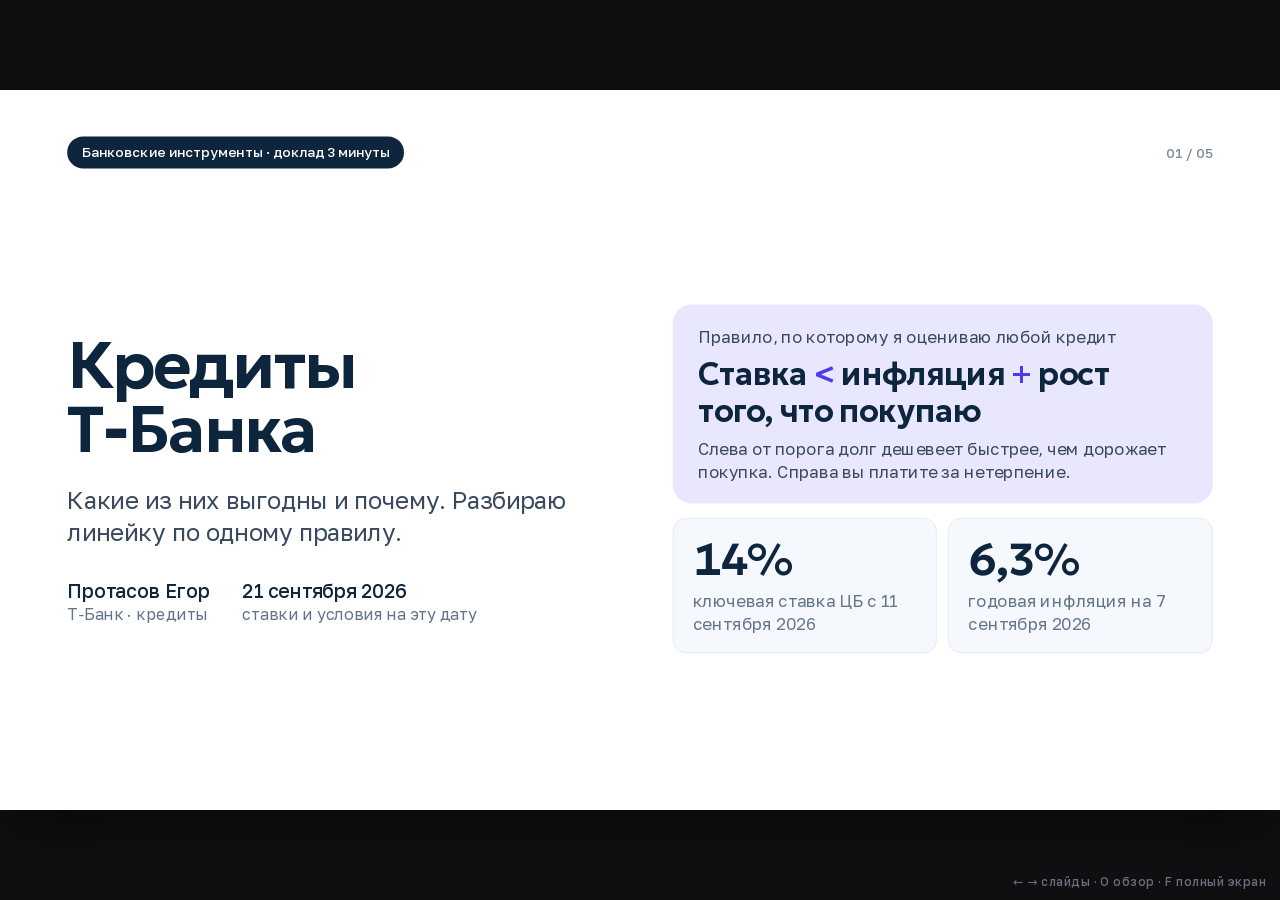
==== index.html @ abb7faee "Доклад «Кредиты Т-Банка: когда занимать выгодно» Пять слайдов на три минуты по условиям задания. Лин" ====
<!doctype html>
<html lang="ru">
<head>
<meta charset="utf-8">
<meta name="viewport" content="width=device-width,initial-scale=1">
<meta name="robots" content="noindex, nofollow, noarchive, nosnippet">
<meta name="referrer" content="no-referrer">
<title>Кредиты Т-Банка: когда занимать выгодно — доклад</title>
<style>
@font-face{font-family: 'Geologica'; font-style: normal; font-weight: 300 700; font-display: block; src:url([data-uri]) format('woff2'); unicode-range: U+0301, U+0400-045F, U+0490-0491, U+04B0-04B1, U+2116;}
@font-face{font-family: 'Geologica'; font-style: normal; font-weight: 300 700; font-display: block; src:url([data-uri]) format('woff2'); unicode-range: U+0000-00FF, U+0131, U+0152-0153, U+02BB-02BC, U+02C6, U+02DA, U+02DC, U+0304, U+0308, U+0329, U+2000-206F, U+20AC, U+2122, U+2191, U+2193, U+2212, U+2215, U+FEFF, U+FFFD;}
@font-face{font-family: 'Golos Text'; font-style: normal; font-weight: 400 700; font-display: block; src:url([data-uri]) format('woff2'); unicode-range: U+0301, U+0400-045F, U+0490-0491, U+04B0-04B1, U+2116;}
@font-face{font-family: 'Golos Text'; font-style: normal; font-weight: 400 700; font-display: block; src:url([data-uri]) format('woff2'); unicode-range: U+0000-00FF, U+0131, U+0152-0153, U+02BB-02BC, U+02C6, U+02DA, U+02DC, U+0304, U+0308, U+0329, U+2000-206F, U+20AC, U+2122, U+2191, U+2193, U+2212, U+2215, U+FEFF, U+FFFD;}
@font-face{font-family: 'JetBrains Mono'; font-style: normal; font-weight: 400 700; font-display: block; src:url([data-uri]) format('woff2'); unicode-range: U+0301, U+0400-045F, U+0490-0491, U+04B0-04B1, U+2116;}
@font-face{font-family: 'JetBrains Mono'; font-style: normal; font-weight: 400 700; font-display: block; src:url([data-uri]) format('woff2'); unicode-range: U+0000-00FF, U+0131, U+0152-0153, U+02BB-02BC, U+02C6, U+02DA, U+02DC, U+0304, U+0308, U+0329, U+2000-206F, U+20AC, U+2122, U+2191, U+2193, U+2212, U+2215, U+FEFF, U+FFFD;}

:root{
  /* ТОКЕНЫ из DESIGN.md проекта: донор Stripe, акцент смысловой */
  --canvas:#FFFFFF; --surface:#F5F8FC; --surface-2:#EEF2F8; --ink:#0D253D; --charcoal:#3A4A5E;
  --slate:#64748D; --steel:#7C8AA0; --hair:#E3E8EE; --hair2:#CBD5E3;
  --rule:#4B3BEB; --rule-soft:#E9E7FE; --good:#12805C; --good-soft:#DFF3EB;
  --bad:#C02434; --bad-soft:#FBE4E7; --warn:#B26A00; --warn-soft:#FCEFD9;
  --dark:#0B1B2B; --yel:#4B3BEB; --yel2:#3A2CD4; --yel-l:#E9E7FE; --yel-d:#2E2497;
  --blue:#4B3BEB; --teal:#12805C; --teal-l:#DFF3EB; --moss:#0E6349;
  --lav:#E9E7FE; --lav-d:#2E2497; --rose-l:#FBE4E7; --rose-d:#8E1826;
  --coral:#E2808C; --coral-l:#FBE4E7; --coral-d:#8E1826; --orange-l:#FCEFD9; --orange-d:#7A4600;
  --ok:#12805C;
  --fd:'Geologica',system-ui,sans-serif; --ft:'Golos Text',system-ui,-apple-system,sans-serif;
  --fm:'JetBrains Mono',ui-monospace,Menlo,monospace;
}
*{box-sizing:border-box;margin:0;padding:0}
html,body{height:100%;background:#0F0F12;overflow:hidden}
body{font-family:var(--ft);color:var(--ink);-webkit-font-smoothing:antialiased;text-rendering:optimizeLegibility;font-variant-numeric:tabular-nums}
a{color:var(--blue)}

/* сцена 16:9 */
/* поля вокруг кадра подстраиваются под слайд: у тёмных и жёлтых рамка исчезает,
   светлый слайд лежит карточкой на глубоком фоне — белых полос по краям нет */
#stage{position:fixed;inset:0;overflow:hidden;background:var(--edge,#0F0F12);transition:background .3s ease}
#deck{position:absolute;left:50%;top:50%;width:1600px;height:900px;
  transform:translate(-50%,-50%) scale(var(--s,1));transform-origin:center center;
  background:var(--canvas);overflow:hidden;box-shadow:0 24px 70px -18px rgba(0,0,0,.55)}
/* режим снимка (?shot=1): без масштабирования сцены, кадр ровно 1600×900 — для QA и PDF */
html.shot,html.shot body{width:1600px;height:900px;background:#fff}
html.shot #stage{position:static;width:1600px;height:900px;background:#fff}
html.shot #deck{position:relative;left:auto;top:auto;transform:none;box-shadow:none}

/* слайд */
.s{position:absolute;inset:0;z-index:3;padding:58px 84px 54px;opacity:0;visibility:hidden;pointer-events:none;
  display:flex;flex-direction:column;background:var(--canvas)}
.s.live{opacity:1;visibility:visible;pointer-events:auto}
.s.dark{background:var(--dark);color:#fff}
.s.yellow{background:var(--yel)}

.top{display:flex;justify-content:space-between;align-items:center;margin-bottom:28px;flex:none}
.pill{font:500 17px/1 var(--ft);background:var(--ink);color:#fff;border-radius:999px;padding:11px 18px 12px;letter-spacing:.005em}
.dark .pill{background:#fff;color:var(--ink)}
.yellow .pill{background:var(--ink)}
.cnt{font:500 17px/1 var(--ft);color:var(--steel);font-variant-numeric:tabular-nums}
.dark .cnt{color:rgba(255,255,255,.55)}

h1{font:600 50px/1.08 var(--fd);letter-spacing:-.02em;margin:0 0 24px;max-width:1330px}
h1.xl{font-size:66px;line-height:1.04}
h1.md{font-size:42px}
.lead{font:400 27px/1.38 var(--ft);color:var(--charcoal);max-width:1180px;margin-bottom:26px}
.dark .lead{color:rgba(255,255,255,.72)}
.body{flex:1;min-height:0;display:flex;flex-direction:column}
.fill{flex:1;min-height:0}
.row{display:flex;gap:24px;align-items:stretch}
.row>*{min-width:0}
.g2,.g3,.g4,.g5{display:grid;gap:22px}
.g2{grid-template-columns:repeat(2,minmax(0,1fr))}
.g3{grid-template-columns:repeat(3,minmax(0,1fr))}
.g4{grid-template-columns:repeat(4,minmax(0,1fr))}
.g5{grid-template-columns:repeat(5,minmax(0,1fr))}
.g2>*,.g3>*,.g4>*,.g5>*{min-width:0}
.foot{margin-top:auto;padding-top:18px;font:400 18px/1.35 var(--ft);color:var(--steel)}
.foot b{color:var(--slate);font-weight:500}
.dark .foot{color:rgba(255,255,255,.5)}
.hl{background:var(--yel);padding:0 .14em;border-radius:5px;-webkit-box-decoration-break:clone;box-decoration-break:clone;color:var(--ink)}
.mono{font-family:var(--fm);font-weight:500}
b,strong{font-weight:600}

/* стикеры и карточки */
.sticky{border-radius:26px;padding:28px 30px;display:flex;flex-direction:column;gap:12px;min-height:0}
.sticky.tight{padding:22px 26px;gap:9px}
.sticky h4{font:500 24px/1.22 var(--fd);letter-spacing:-.01em}
.sticky p{font:400 21px/1.4 var(--ft);color:var(--charcoal)}
.sticky .big{font:600 62px/1 var(--fd);letter-spacing:-.03em;margin:4px 0 2px}
.sticky .lab{font:500 17px/1.3 var(--ft);color:var(--slate)}
.teal{background:var(--teal-l)} .teal .lab{color:var(--moss)}
.lav{background:var(--lav)} .lav .lab{color:var(--lav-d)}
.yel{background:var(--yel-l)} .yel .lab{color:var(--yel-d)}
.rose{background:var(--rose-l)} .rose .lab{color:var(--rose-d)}
.coral{background:var(--coral-l)} .coral .lab{color:var(--coral-d)}
.orange{background:var(--orange-l)} .orange .lab{color:var(--orange-d)}
.grey{background:var(--surface)}
.gold{background:var(--yel)}
.card{background:var(--surface);border:1px solid var(--hair);border-radius:16px;padding:22px 24px;display:flex;flex-direction:column;gap:10px;min-height:0}
.card h4{font:500 22px/1.25 var(--fd)}
.card p{font:400 20px/1.4 var(--ft);color:var(--charcoal)}
.dark .card{background:#2A2A2E;border-color:#3A3A40;color:#fff}
.dark .card p{color:rgba(255,255,255,.72)}

/* большая цифра */
.stat .n{font:600 82px/1 var(--fd);letter-spacing:-.035em;font-variant-numeric:tabular-nums}
.stat .n small{font-size:.5em;letter-spacing:-.02em}
.stat .l{font:400 21px/1.35 var(--ft);color:var(--slate);margin-top:10px;max-width:34ch}
.dark .stat .l{color:rgba(255,255,255,.62)}
.stat.sm .n{font-size:56px}

/* плитки логотипов */
.tiles{display:flex;flex-wrap:wrap;gap:14px;align-items:flex-start}
.tl{display:flex;flex-direction:column;align-items:center;gap:9px;font:500 16px/1.2 var(--ft);color:var(--slate);text-align:center;width:112px}
.tl.w{width:auto}
.tile{height:86px;min-width:86px;background:#fff;border:1px solid var(--hair);border-radius:18px;display:grid;place-items:center;padding:0 12px}
.tile .ic{width:46px;height:46px;fill:currentColor;display:block}
.tile.word{font:600 21px/1 var(--fd);letter-spacing:-.02em;padding:0 22px;white-space:nowrap}
.tile.sm{height:64px;min-width:64px;border-radius:14px}
.tile.sm .ic{width:34px;height:34px}
.tile.sm.word{font-size:17px;padding:0 16px}
.tile.big{height:120px;min-width:120px;border-radius:26px}
.tile.big .ic{width:66px;height:66px}
.tile.big.word{font-size:28px;padding:0 30px}
.dark .tile{border-color:transparent}

/* иконки-штрихи */
.ui{width:42px;height:42px;fill:none;stroke:currentColor;stroke-width:1.9;stroke-linecap:round;stroke-linejoin:round;flex:none}
.ui.lg{width:56px;height:56px;stroke-width:1.7}
.ui.sm{width:30px;height:30px;stroke-width:2.1}
.ui.xs{width:24px;height:24px;stroke-width:2.2}

/* список «работает / не работает» */
.plist{display:flex;flex-direction:column;gap:12px;margin-top:2px;list-style:none;min-width:0}
.plist li{display:grid;grid-template-columns:24px minmax(0,1fr);gap:14px;align-items:start;min-width:0}
.plist li>div{min-width:0}
.plist b{display:block;font:500 20px/1.26 var(--fd);letter-spacing:-.005em;margin-bottom:3px}
.plist i{display:block;font:400 18px/1.32 var(--ft);font-style:normal;color:var(--charcoal)}

/* окно браузера */
.browser{background:#fff;border:1px solid var(--hair);border-radius:16px;overflow:hidden;box-shadow:rgba(5,0,56,.08) 0 12px 32px -4px;display:flex;flex-direction:column;min-height:0;align-self:center;width:100%}
.browser .bar{height:40px;flex:none;background:var(--surface);border-bottom:1px solid var(--hair);display:flex;align-items:center;gap:8px;padding:0 14px}
.browser .bar i{width:11px;height:11px;border-radius:50%;background:var(--hair2);flex:none}
.browser .url{margin-left:10px;flex:1;height:25px;background:#fff;border:1px solid var(--hair);border-radius:8px;font:500 14px/23px var(--fm);color:var(--slate);padding:0 10px;overflow:hidden;white-space:nowrap;text-overflow:ellipsis}
.browser .shot{flex:none;aspect-ratio:1200/750;overflow:hidden;background:#fff}
.browser .shot img{display:block;width:100%;height:100%;object-fit:contain;object-position:center}

/* пайплайн шагов */
.pipe{display:flex;gap:16px;align-items:stretch;min-height:0}
.pipe .step{flex:1;min-width:0;background:var(--surface);border-radius:22px;padding:24px 26px;display:flex;flex-direction:column;gap:10px}
.pipe .arr{flex:none;width:30px;display:grid;place-items:center;color:var(--hair2)}
.pipe .arr svg{width:22px;height:22px;fill:none;stroke:currentColor;stroke-width:2.4;stroke-linecap:round;stroke-linejoin:round}
.step h4{font:500 23px/1.22 var(--fd)}
.step p{font:400 20px/1.4 var(--ft);color:var(--charcoal)}
.step .hd{display:flex;align-items:center;gap:14px;margin-bottom:4px}
.num{width:44px;height:44px;border-radius:50%;background:var(--ink);color:#fff;font:600 19px/44px var(--fd);text-align:center;flex:none;font-variant-numeric:tabular-nums}
.num.y{background:var(--yel);color:var(--ink)}
.num.w{background:#fff;color:var(--ink)}
.dark .num{background:var(--yel);color:var(--ink)}

/* нумерованная легенда рядом со схемой или макетом */
.legend{display:flex;flex-direction:column;gap:14px}
.legend .li{display:flex;gap:14px;align-items:flex-start}
.legend .li .m{width:32px;height:32px;border-radius:50%;background:var(--ink);color:#fff;font:600 15px/32px var(--fd);text-align:center;flex:none}
.legend .li h5{font:500 21px/1.25 var(--fd);margin-bottom:4px}
.legend .li p{font:400 19px/1.38 var(--ft);color:var(--charcoal)}

/* таблица */
.tbl{display:grid;grid-template-columns:230px minmax(0,1fr) minmax(0,1fr);border-top:2px solid var(--ink)}
.tbl>div{padding:16px 18px;border-bottom:1px solid var(--hair);font:400 21px/1.35 var(--ft);color:var(--charcoal);min-width:0}
.tbl .h{font:500 19px/1.2 var(--ft);color:var(--slate);padding-top:12px;padding-bottom:12px}
.tbl.dense>div{padding-top:11px;padding-bottom:11px}
.tbl .k{font:500 21px/1.3 var(--fd);color:var(--ink);letter-spacing:-.01em}
.tbl .geo{background:var(--rose-l)}

/* чек-лист */
.chk{display:grid;grid-template-columns:repeat(2,minmax(0,1fr));gap:16px 22px}
.ck{display:flex;gap:18px;align-items:flex-start;padding:20px 24px;background:var(--surface);border-radius:18px;min-height:0}
.ck h5{font:500 22px/1.25 var(--fd);margin-bottom:6px}
.ck p{font:400 19px/1.38 var(--ft);color:var(--charcoal)}
.ck .mono{font-size:18px;color:var(--ink);background:#fff;border:1px solid var(--hair);border-radius:6px;padding:1px 7px}

/* словарь */
.kv{display:grid;grid-template-columns:repeat(3,minmax(0,1fr));gap:18px}
.kv .it{background:var(--surface);border-radius:20px;padding:24px 26px;display:flex;flex-direction:column;gap:8px}
.kv .k{font:500 25px/1.2 var(--fd);letter-spacing:-.01em}
.kv .k small{font:500 17px/1.2 var(--fm);color:var(--slate);display:block;margin-top:5px}
.kv .v{font:400 20px/1.4 var(--ft);color:var(--charcoal)}

/* график */
.chart{display:flex;flex-direction:column;gap:12px;min-height:0}
.chart svg{display:block;max-width:100%;height:auto}
.chart .cap{font:400 18px/1.35 var(--ft);color:var(--slate)}
.leg{display:flex;gap:22px;flex-wrap:wrap;font:500 18px/1.2 var(--ft);color:var(--slate)}
.leg i{width:14px;height:14px;border-radius:4px;display:inline-block;margin-right:8px;vertical-align:-2px}
.ax{font:500 15px var(--ft);fill:var(--steel)}
.val{font:600 17px var(--fd);fill:var(--ink)}
.val.w{fill:#fff}

/* запрос-карточка */
.qcard{background:#fff;border:1px solid var(--hair);border-radius:16px;padding:18px 20px;display:flex;flex-direction:column;gap:8px}
.qcard .q{font:500 21px/1.3 var(--fm);color:var(--ink);word-break:break-word}
.qcard .meta{font:400 17px/1.3 var(--ft);color:var(--slate)}

/* разделители */
.divn{font:600 150px/1 var(--fd);letter-spacing:-.045em;color:var(--yel);font-variant-numeric:tabular-nums}
.divt{font:600 62px/1.06 var(--fd);letter-spacing:-.025em;max-width:1000px}
.divs{font:400 26px/1.42 var(--ft);color:rgba(255,255,255,.66);max-width:900px;margin-top:22px}
.divlist{display:flex;flex-direction:column;gap:14px;font:400 23px/1.35 var(--ft);color:rgba(255,255,255,.72)}
.divlist span{padding-left:22px;position:relative}
.divlist span::before{content:"";position:absolute;left:0;top:.55em;width:9px;height:9px;border-radius:50%;background:var(--yel)}

/* обложка */
.cover h1{font-size:96px;line-height:.98;letter-spacing:-.035em;margin:0}
.cover .sub{font:400 30px/1.35 var(--ft);color:var(--charcoal);max-width:760px;margin-top:28px}
.cover .who{margin-top:auto;display:flex;gap:40px;align-items:flex-end}
.cover .who b{font:500 24px/1.3 var(--ft)}
.cover .who span{font:400 20px/1.35 var(--ft);color:var(--slate)}
.stack{position:relative}
.stack .tile{position:absolute;box-shadow:rgba(5,0,56,.10) 0 10px 26px -6px}

/* источники */
.src{display:grid;grid-template-columns:1fr 1fr;gap:0 26px;align-content:start}
.srow{display:grid;grid-template-columns:minmax(0,1fr) auto;gap:3px 16px;padding:9px 0;border-bottom:1px solid var(--hair);align-items:baseline}
.srow .num{width:auto;height:auto;border-radius:0;background:none;color:var(--ink);font:500 18px/1.28 var(--ft);text-align:left}
.srow .lnk{font:500 14px/1.3 var(--fm);color:var(--blue);white-space:nowrap}
.srow .whr{grid-column:1/-1;font:400 15px/1.28 var(--ft);color:var(--steel)}

/* ═══ доклад про кредиты ═══ */
/* правило крупной строкой */
.rule{background:var(--rule-soft);border-radius:24px;padding:26px 32px;display:flex;flex-direction:column;gap:10px}
.rule .f{font:600 40px/1.15 var(--fd);letter-spacing:-.015em;color:var(--ink)}
.rule .f b{color:var(--rule)}
.rule .n{font:400 21px/1.35 var(--ft);color:var(--charcoal)}

/* шкала ставок с порогом */
.scale{display:flex;flex-direction:column;gap:9px;min-width:0}
.srow{display:grid;grid-template-columns:270px minmax(0,1fr) 128px;gap:16px;align-items:center}
.srow .nm{font:500 20px/1.25 var(--ft);color:var(--ink);text-align:right}
.srow .nm small{display:block;font:400 16px/1.2 var(--ft);color:var(--slate);margin-top:2px}
.srow .track{height:30px;background:var(--surface);border-radius:8px;position:relative;overflow:hidden}
.srow .fillbar{position:absolute;left:0;top:0;bottom:0;border-radius:8px}
.srow .val{font:600 22px/1 var(--fd);text-align:left;font-variant-numeric:tabular-nums}
.srow.g .fillbar{background:var(--good)} .srow.g .val{color:var(--good)}
.srow.b .fillbar{background:var(--bad)} .srow.b .val{color:var(--bad)}
.srow.n .fillbar{background:var(--hair2)} .srow.n .val{color:var(--slate)}
.thr{position:absolute;top:0;bottom:0;width:2px;background:var(--rule)}
.scale .axis{display:grid;grid-template-columns:270px minmax(0,1fr) 128px;gap:16px}
.scale .axis .marks{position:relative;height:22px}
.scale .axis .marks span{position:absolute;transform:translateX(-50%);font:500 15px/1 var(--fm);color:var(--steel)}

/* цитата из отзыва */
.quote{background:var(--surface);border-left:3px solid var(--hair2);border-radius:0 14px 14px 0;padding:16px 20px;display:flex;flex-direction:column;gap:9px;min-width:0}
.quote.bad{border-left-color:var(--bad)} .quote.good{border-left-color:var(--good)}
.quote p{font:400 20px/1.38 var(--ft);color:var(--ink)}
.quote .who{font:500 16px/1.3 var(--ft);color:var(--slate)}
.quote .sum{font:600 26px/1 var(--fd);color:var(--bad);font-variant-numeric:tabular-nums}
.quote.good .sum{color:var(--good)}

/* анимация появления — только там, где порядок имеет смысл */
.s.live .r{animation:up .5s cubic-bezier(.22,.75,.2,1) both;animation-delay:calc(var(--i,0)*90ms)}
@keyframes up{from{opacity:0;transform:translateY(12px)}to{opacity:1;transform:none}}

/* переход */
#wipe{position:absolute;inset:0;z-index:20;pointer-events:none;opacity:0;background:var(--yel)}
#wipe.go{animation:sweep .38s cubic-bezier(.62,0,.36,1)}
@keyframes sweep{0%{opacity:1;transform:scaleX(0);transform-origin:left center}48%{opacity:1;transform:scaleX(1);transform-origin:left center}
  52%{opacity:1;transform:scaleX(1);transform-origin:right center}100%{opacity:1;transform:scaleX(0);transform-origin:right center}}
.s.in{animation:slidein .32s cubic-bezier(.22,.75,.2,1)}
@keyframes slidein{0%{opacity:0;transform:translateY(var(--dy,10px))}100%{opacity:1;transform:none}}

/* обзор: миниатюры настоящих слайдов с подписью */
#ov{position:fixed;inset:0;z-index:40;background:#0F0F12;display:none;
  grid-template-columns:repeat(auto-fill,minmax(280px,1fr));gap:22px 20px;padding:34px 34px 44px;overflow:auto;align-content:start}
#ov.on{display:grid}
.ovc{background:none;border:0;padding:0;margin:0;cursor:pointer;display:flex;flex-direction:column;gap:9px;text-align:left;font-family:var(--ft)}
.ovc:focus-visible{outline:none}
.ovf{position:relative;width:100%;aspect-ratio:16/9;border-radius:10px;overflow:hidden;background:var(--canvas);
  outline:2px solid transparent;outline-offset:2px;transition:outline-color .15s}
.ovc:hover .ovf,.ovc:focus-visible .ovf,.ovc.cur .ovf{outline-color:var(--yel)}
.ovf .mini{position:absolute;left:0;top:0;width:1600px;height:900px;transform-origin:0 0;
  opacity:1!important;visibility:visible!important;pointer-events:none;animation:none!important}
.ovf .mini *{animation:none!important}
.ovcap{display:flex;gap:9px;align-items:baseline;min-width:0}
.ovcap .n{font:500 12px/1.3 var(--fm);color:#6B6F7A;font-variant-numeric:tabular-nums;flex:none}
.ovcap .t{font:400 14px/1.3 var(--ft);color:rgba(255,255,255,.86);overflow:hidden;text-overflow:ellipsis;white-space:nowrap}
.ovc.cur .ovcap .t{color:var(--yel)}
#help{position:fixed;right:14px;bottom:11px;z-index:30;font:500 12px var(--ft);color:#6B6F7A;letter-spacing:.04em;transition:opacity .5s;pointer-events:none}
#help.hide{opacity:0}
:focus-visible{outline:2px solid var(--blue);outline-offset:3px}
@media (prefers-reduced-motion:reduce){#wipe.go,.s.in{animation:none}.s.live .r{animation:none;opacity:1;transform:none}#stage{transition:none}}

/* печать */
@media print{
  @page{size:1600px 900px;margin:0}
  #stage{background:#fff!important}
  #deck{box-shadow:none!important}
  html,body{overflow:visible;height:auto;background:#fff}
  #stage{position:static;display:block}
  #deck{position:static;left:auto;top:auto;transform:none;width:1600px;height:auto;overflow:visible}
  #help,#ov,#wipe{display:none!important}
  .s{position:relative;inset:auto;width:1600px;height:900px;opacity:1!important;visibility:visible!important;page-break-after:always;break-after:page}
  .s:last-of-type{page-break-after:auto;break-after:auto}
  .s .r{opacity:1!important;transform:none!important;animation:none!important}
}
</style>
</head>
<body>
<div id="stage"><div id="deck"><svg id="sprite" aria-hidden="true" style="position:absolute;width:0;height:0;overflow:hidden"><defs></defs></svg><div id="wipe"></div><section class="s cover" data-t="Обложка и правило"><div class="top"><span class="pill">Банковские инструменты · доклад 3 минуты</span><span class="cnt"></span></div><div class="body cover"><div class="row fill" style="gap:48px;align-items:center"><div style="flex:1.05;display:flex;flex-direction:column;min-width:0"><h1 style="font-size:82px">Кредиты<br>Т‑Банка</h1><p class="sub">Какие из них выгодны и почему. Разбираю линейку по одному правилу.</p><div class="who" style="margin-top:36px"><div><b>Протасов Егор</b><br><span>Т‑Банк · кредиты</span></div><div><b>21 сентября 2026</b><br><span>ставки и условия на эту дату</span></div></div></div><div style="flex:1;display:flex;flex-direction:column;gap:18px"><div class="rule"><span class="n">Правило, по которому я оцениваю любой кредит</span><span class="f">Ставка <b>&lt;</b> инфляция <b>+</b> рост<br>того, что покупаю</span><span class="n">Слева от порога долг дешевеет быстрее, чем дорожает покупка. Справа вы платите за нетерпение.</span></div><div class="g2" style="gap:14px"><div class="card"><div class="stat sm"><div class="n">14%</div><div class="l">ключевая ставка ЦБ с 11 сентября 2026</div></div></div><div class="card"><div class="stat sm"><div class="n">6,3%</div><div class="l">годовая инфляция на 7 сентября 2026</div></div></div></div></div></div></div></section><section class="s " data-t="Линейка"><div class="top"><span class="pill">Что есть в линейке</span><span class="cnt"></span></div><h1>Ставку банк раскрывает не у всех продуктов</h1><div class="body"><div class="tbl dense fill" style="grid-template-columns:minmax(0,1fr) 190px 260px 200px"><div class="h">Продукт</div><div class="h">Ставка</div><div class="h">Сумма и срок</div><div class="h">Мой вывод</div><div class="k">Рассрочка у партнёров<div style="font:400 17px/1.3 var(--ft);color:var(--slate);margin-top:4px">проценты платит продавец</div></div><div class="mono" style="font-size:20px;color:var(--good)">0% для покупателя</div><div class="mono" style="font-size:18px;color:var(--charcoal)">до 24 месяцев</div><div style="color:var(--good);font-weight:500">беру</div><div class="k">Ипотека, льготные программы<div style="font:400 17px/1.3 var(--ft);color:var(--slate);margin-top:4px">семейная, IT, господдержка</div></div><div class="mono" style="font-size:20px;color:var(--good)">от 6%</div><div class="mono" style="font-size:18px;color:var(--charcoal)">до 50 млн ₽ · до 30 лет</div><div style="color:var(--good);font-weight:500">беру</div><div class="k">Ипотека, базовая<div style="font:400 17px/1.3 var(--ft);color:var(--slate);margin-top:4px">покупка без господдержки</div></div><div class="mono" style="font-size:20px;color:var(--ink)">от 16,9%</div><div class="mono" style="font-size:18px;color:var(--charcoal)">до 50 млн ₽ · до 30 лет</div><div style="color:var(--charcoal);font-weight:500">смотря на что</div><div class="k">Автокредит<div style="font:400 17px/1.3 var(--ft);color:var(--slate);margin-top:4px">ПСК 9,899 — 33,531%</div></div><div class="mono" style="font-size:20px;color:var(--ink)">10 — 32,9%</div><div class="mono" style="font-size:18px;color:var(--charcoal)">до 8 млн ₽ · до 8 лет</div><div style="color:var(--charcoal);font-weight:500">смотря на что</div><div class="k">Кредит наличными<div style="font:400 17px/1.3 var(--ft);color:var(--slate);margin-top:4px">ставка индивидуальная, диапазон в тарифе</div></div><div class="mono" style="font-size:20px;color:var(--bad)">не раскрыта</div><div class="mono" style="font-size:18px;color:var(--charcoal)">до 30 млн ₽ · до 15 лет</div><div style="color:var(--bad);font-weight:500">только по нужде</div><div class="k">Кредит под залог<div style="font:400 17px/1.3 var(--ft);color:var(--slate);margin-top:4px">автомобиль или недвижимость остаются у вас</div></div><div class="mono" style="font-size:20px;color:var(--ink)">ниже, чем без залога</div><div class="mono" style="font-size:18px;color:var(--charcoal)">условия по заявке</div><div style="color:var(--charcoal);font-weight:500">если залог не жаль</div></div><p class="foot">Ещё два продукта в линейке: образовательный кредит до 6 млн ₽ на 25 лет с льготной ставкой и рефинансирование чужих кредитов до 5 млн ₽ на 5 лет. Условия со страниц tbank.ru, сняты 21 сентября 2026. У кредита наличными на витрине ставки нет: «рассчитывается индивидуально в пределах указанного в тарифе диапазона». Сравнивать продукты можно только по полной стоимости кредита, ПСК.</p></div></section><section class="s " data-t="Правило на цифрах"><div class="top"><span class="pill">Правило на цифрах</span><span class="cnt"></span></div><h1>Порог сегодня — примерно 6–8% годовых. Его проходят три продукта из пяти</h1><div class="body"><div style="margin:auto 0"><div class="scale"><div class="srow g"><span class="nm">Рассрочка у партнёров<small>Т‑Банк, МФК «Т‑Финанс»</small></span><span class="track"><span class="fillbar" style="left:0;width:5px"></span><span class="thr" style="left:31.91%;"></span><span class="thr" style="left:36.48%;border-left:2px dashed var(--rule);background:none;width:0"></span></span><span class="val">0%</span></div><div class="srow g"><span class="nm">Семейная ипотека<small>Т‑Банк, льготная программа</small></span><span class="track"><span class="fillbar" style="left:0.00%;width:31.06%"></span><span class="thr" style="left:31.91%;"></span><span class="thr" style="left:36.48%;border-left:2px dashed var(--rule);background:none;width:0"></span></span><span class="val">6%</span></div><div class="srow b"><span class="nm">Ипотека базовая<small>Т‑Банк</small></span><span class="track"><span class="fillbar" style="left:0.00%;width:49.01%"></span><span class="thr" style="left:31.91%;"></span><span class="thr" style="left:36.48%;border-left:2px dashed var(--rule);background:none;width:0"></span></span><span class="val">16,9%</span></div><div class="srow b"><span class="nm">Автокредит<small>Т‑Банк, ставка по договору</small></span><span class="track"><span class="fillbar" style="left:39.92%;width:20.65%"></span><span class="thr" style="left:31.91%;"></span><span class="thr" style="left:36.48%;border-left:2px dashed var(--rule);background:none;width:0"></span></span><span class="val">10—32,9%</span></div><div class="srow b"><span class="nm">Микрозаём<small>предел по закону, 0,8% в день</small></span><span class="track"><span class="fillbar" style="left:0.00%;width:98.41%"></span><span class="thr" style="left:31.91%;"></span><span class="thr" style="left:36.48%;border-left:2px dashed var(--rule);background:none;width:0"></span></span><span class="val">292%</span></div><div class="axis"><span></span><span class="marks"><span style="left:0.00%">1%</span><span style="left:19.05%">3%</span><span style="left:39.92%">10%</span><span style="left:58.96%">30%</span><span style="left:79.84%">100%</span><span style="left:98.88%">300%</span></span><span></span></div></div><div class="leg" style="margin-top:22px"><span><i style="background:#4B3BEB"></i>инфляция 6,3% годовых</span><span><i style="background:#fff;border:2px dashed #4B3BEB"></i>рост цен на вторичное жильё 8,2% за 2025 год</span><span><i style="background:#12805C"></i>ставка ниже порога</span><span><i style="background:#C02434"></i>выше порога</span><span>шкала логарифмическая</span></div></div><p class="foot">Инфляция и ключевая ставка — Банк России, сентябрь 2026. Рост жилья за 2025 год — Домклик и Сбериндекс: новостройки 7,3%, вторичка 8,2% при инфляции 5,59%. Предел ставки микрозайма — 0,8% в день по закону.</p></div></section><section class="s " data-t="Финансовый рычаг"><div class="top"><span class="pill">Зачем состоятельные занимают</span><span class="cnt"></span></div><h1>Долг берут не от нехватки денег, а чтобы не продавать то, что растёт</h1><div class="body"><div class="row fill" style="gap:26px;align-items:stretch"><div style="flex:1.15;display:flex;flex-direction:column;gap:14px"><div class="rule" style="padding:22px 26px"><span class="n">Финансовый рычаг</span><span class="f" style="font-size:30px">Доходность своих денег = отдача актива <b>+</b> (отдача <b>−</b> ставка) × плечо</span></div><div class="g2" style="gap:14px"><div class="card" style="border-color:#12805C"><h4>Актив даёт 35%, кредит стоит 20%</h4><p>При равных своих и заёмных деньгах отдача на свои — 50%. Разница в 15 пунктов работает на вас.</p></div><div class="card" style="border-color:#C02434"><h4>Актив просел до 15%</h4><p>Та же схема даёт уже 10% вместо 15%. Рычаг увеличивает и убыток, поэтому ставка должна быть заметно ниже отдачи.</p></div></div></div><div style="flex:1;display:flex;flex-direction:column;gap:14px"><div class="sticky lav"><h4>Стратегия «купить, занять, передать»</h4><p>Вместо продажи актива под него берут кредит: продать — значит заплатить налог и потерять будущий рост, а залог оставляет актив работать. J.P. Morgan описывает это как рабочую практику управления капиталом.</p></div><div class="card"><div class="stat sm"><div class="n">25,7 <small>→</small> 76 <small>млрд $</small></div><div class="l">портфель кредитов под залог ценных бумаг Morgan Stanley: 25,7 млрд на 31 марта 2016 года и около 76 млрд в 2021‑м</div></div></div></div></div><p class="foot">Отчётность Morgan Stanley в Комиссию по ценным бумагам США и отраслевые обзоры; описание стратегии — J.P. Morgan. Пример с 35% и 20% — учебный расчёт по формуле рычага, не обещание доходности.</p></div></section><section class="s " data-t="МФО и отзывы"><div class="top"><span class="pill">Задание про МФО</span><span class="cnt"></span></div><h1>Там, где правило нарушено сильнее всего: три отзыва о микрозаймах</h1><div class="body"><div class="g3" style="margin-bottom:22px"><div class="quote bad"><span class="sum">56 000 → 113 000 ₽</span><p>«Взяла 56 тысяч, а погасила 113 тысяч». Заём закрыт вдвое дороже, чем взят.</p><span class="who">МигКредит, отзыв на topbanki.ru, 21 октября 2017</span></div><div class="quote bad"><span class="sum">18 000 → 26 000 ₽</span><p>Взяла 18 000 ₽, сразу списали 7 200 ₽ за навязанные услуги, долг вырос до 26 000 ₽. Звонки с угрозами начались до просрочки.</p><span class="who">EcoZaym, отзыв на 1mbank.ru, 11 мая 2026</span></div><div class="quote good"><span class="sum">≈ 250 ₽ за 14 дней</span><p>Заём 15 000 ₽ на две недели, переплата около 250 ₽, всё дистанционно. Так МФО и задумана: очень коротко и по делу.</p><span class="who">Быстроденьги, отзыв на 1mbank.ru, 9 апреля 2026</span></div></div><div class="g2" style="margin-bottom:auto"><div class="sticky coral"><h4>Цена спешки</h4><p>Предел ставки — 0,8% в день, это около 292% годовых. За две недели это терпимо, за год — катастрофа. Опасны не проценты, а срок, на который заём затягивается.</p></div><div class="sticky teal"><h4>С 1 апреля 2026 стало строже</h4><p>Банк России снизил предельную переплату по коротким займам со 130% до 100% от суммы долга: взял 10 000 ₽ — вернёшь не больше 20 000 ₽ вместе со штрафами и комиссиями.</p></div></div><p class="foot">Отзывы с topbanki.ru и 1mbank.ru, найдены 21 сентября 2026, цитаты сокращены. Ограничение переплаты — сообщение Банка России о новых правилах с 1 апреля 2026.</p></div></section></div></div>
<div id="ov" role="dialog" aria-label="Все слайды" aria-modal="true"></div>
<div id="help">← → слайды · O обзор · F полный экран</div>
<script>
(function(){
  'use strict';
  var deck=document.getElementById('deck'), stage=document.getElementById('stage'), slides=[].slice.call(deck.querySelectorAll('.s')), wipe=document.getElementById('wipe'),
      ov=document.getElementById('ov'), help=document.getElementById('help'), cur=0, total=slides.length,
      reduce=window.matchMedia('(prefers-reduced-motion:reduce)').matches;
  var shot=location.search.indexOf('shot')>=0; if(shot) document.documentElement.classList.add('shot');
  function fit(){ if(shot) return; deck.style.setProperty('--s', Math.min(window.innerWidth/1600, window.innerHeight/900)); }
  window.addEventListener('resize',function(){ fit(); if(ov.classList.contains('on')) scaleOv(); },{passive:true}); fit();
  function show(n,dir){
    n=Math.max(0,Math.min(total-1,n));
    if(n===cur && slides[cur].classList.contains('live')) return;
    slides[cur].classList.remove('live','in'); cur=n;
    var el=slides[cur]; el.classList.add('live');
    if(!reduce){ el.style.setProperty('--dy',(dir<0?-10:10)+'px'); void el.offsetWidth; el.classList.add('in');
      wipe.classList.remove('go'); void wipe.offsetWidth; wipe.classList.add('go'); }
    stage.style.setProperty('--edge', el.classList.contains('dark') ? '#1C1C1E' : el.classList.contains('yellow') ? '#FFD02F' : '#0F0F12');
    var rs=el.querySelectorAll('.r'), i; for(i=0;i<rs.length;i++) rs[i].style.animation='none'; void el.offsetWidth; for(i=0;i<rs.length;i++) rs[i].style.animation='';
    if(ov.classList.contains('on')) syncOv();
    try{ history.replaceState(null,'','#'+(cur+1)); }catch(e){}
  }
  var next=function(){ show(cur+1,1); }, prev=function(){ show(cur-1,-1); };
  var ovBuilt=false;
  function scaleOv(){ var fs=ov.querySelectorAll('.ovf'); for(var i=0;i<fs.length;i++){
      var m=fs[i].firstChild; if(m) m.style.transform='scale('+(fs[i].clientWidth/1600)+')'; } }
  function buildOv(){
    if(ovBuilt){ scaleOv(); return; }
    ov.innerHTML='';
    slides.forEach(function(s,i){
      var b=document.createElement('button'); b.className='ovc'+(i===cur?' cur':'');
      b.setAttribute('aria-label','Слайд '+(i+1)+': '+(s.getAttribute('data-t')||''));
      var f=document.createElement('div'); f.className='ovf';
      /* миниатюра — копия настоящего слайда, уменьшенная transform-ом */
      var m=s.cloneNode(true); m.className=s.className.replace(/\blive\b|\bin\b/g,'')+' mini'; m.removeAttribute('data-t');
      f.appendChild(m);
      var cap=document.createElement('div'); cap.className='ovcap';
      var n=document.createElement('span'); n.className='n'; n.textContent=String(i+1).padStart(2,'0');
      var tt=document.createElement('span'); tt.className='t'; tt.textContent=s.getAttribute('data-t')||'';
      cap.appendChild(n); cap.appendChild(tt);
      b.appendChild(f); b.appendChild(cap);
      b.addEventListener('click',function(){ toggleOv(false); show(i, i>cur?1:-1); });
      ov.appendChild(b);
    });
    ovBuilt=true; scaleOv();
  }
  function syncOv(){ for(var i=0;i<ov.children.length;i++) ov.children[i].classList.toggle('cur', i===cur); }
  function toggleOv(on){ var want=(on===undefined)?!ov.classList.contains('on'):on; ov.classList.toggle('on',want);
    if(want){ buildOv(); syncOv(); var c=ov.querySelector('.cur'); if(c){ c.focus(); c.scrollIntoView({block:'center'}); } } }
  document.addEventListener('keydown',function(e){
    if(e.metaKey||e.ctrlKey||e.altKey) return; var k=e.key;
    if(ov.classList.contains('on')){ if(k==='Escape'||k==='o'||k==='O'||k==='щ'||k==='Щ'){ e.preventDefault(); toggleOv(false); } return; }
    if(k==='ArrowRight'||k==='PageDown'||k===' '||k==='Enter'||k==='ArrowDown'){ e.preventDefault(); next(); }
    else if(k==='ArrowLeft'||k==='PageUp'||k==='ArrowUp'||k==='Backspace'){ e.preventDefault(); prev(); }
    else if(k==='Home'){ e.preventDefault(); show(0,-1); } else if(k==='End'){ e.preventDefault(); show(total-1,1); }
    else if(k==='o'||k==='O'||k==='щ'||k==='Щ'){ e.preventDefault(); toggleOv(); }
    else if(k==='f'||k==='F'||k==='а'||k==='А'){ e.preventDefault(); if(document.fullscreenElement) document.exitFullscreen(); else document.documentElement.requestFullscreen(); }
  });
  document.getElementById('stage').addEventListener('click',function(e){ if(ov.classList.contains('on')) return; (e.clientX < window.innerWidth*0.24) ? prev() : next(); });
  var tx=0,ty=0;
  document.addEventListener('touchstart',function(e){ tx=e.changedTouches[0].clientX; ty=e.changedTouches[0].clientY; },{passive:true});
  document.addEventListener('touchend',function(e){ var dx=e.changedTouches[0].clientX-tx, dy=e.changedTouches[0].clientY-ty; if(Math.abs(dx)>52 && Math.abs(dx)>Math.abs(dy)) (dx<0?next:prev)(); },{passive:true});
  setTimeout(function(){ help.classList.add('hide'); },5200);
  slides.forEach(function(s,i){ var m=s.querySelector('.cnt'); if(m) m.textContent=String(i+1).padStart(2,'0')+' / '+String(total).padStart(2,'0'); });
  /* режим проверки вёрстки: ?qa=1 — результат в title, читает src/qa.py */
  if(location.search.indexOf('qa')>=0){
    /* классы-контейнеры, из которых содержимое не должно вылезать.
       Добавляя свой компонент под тему, впишите его класс сюда. */
    var PARENTS=['card','sticky','tile','browser','step','stat','ck','it','qcard','legend','plist','box','srow'];
    window.__qa=function(idx){
      show(idx-1,1);
      var el=slides[idx-1], dk=deck.getBoundingClientRect(), bad=[];
      function box(n){ return n.getBoundingClientRect(); }
      var nodes=el.querySelectorAll('*');
      for(var i=0;i<nodes.length;i++){
        var n=nodes[i], isSvg=(n instanceof SVGElement);
        var nm=(typeof n.className==='string'&&n.className)?n.className:n.tagName;
        var b=box(n); if(b.width===0||b.height===0) continue;
        var st=getComputedStyle(n); if(st.visibility==='hidden'||st.opacity==='0') continue;
        if(n.scrollHeight-n.clientHeight>2 && st.overflow!=='visible' && n.clientHeight>0 && !n.classList.contains('shot'))
          bad.push('обрезан текст: '+nm+' +'+(n.scrollHeight-n.clientHeight)+'px');
        if(n.scrollWidth-n.clientWidth>2 && st.overflow!=='visible' && n.clientWidth>0)
          bad.push('обрезан текст по ширине: '+nm+' +'+(n.scrollWidth-n.clientWidth)+'px');
        if(!isSvg&&(b.left<dk.left-1||b.right>dk.right+1||b.top<dk.top-1||b.bottom>dk.bottom+1)) bad.push('за кадром: '+nm);
        var p=n.parentElement;
        if(p&&p!==el){ var ps=getComputedStyle(p), hit=false; for(var j=0;j<PARENTS.length;j++) if(p.classList.contains(PARENTS[j])) hit=true;
          if(ps.overflow==='visible'&&hit){ var pb=box(p);
            if(b.top<pb.top-1||b.bottom>pb.bottom+1||b.left<pb.left-1||b.right>pb.right+1) bad.push('вне карточки: '+nm+' в .'+(String(p.className).split(' ')[0])); } }
      }
      /* текст, вылезший из ячейки таблицы: у ячеек overflow видимый, поэтому обрезка его не ловит */
      var tbls=el.querySelectorAll('.tbl');
      for(var z=0;z<tbls.length;z++){ if(tbls[z].scrollHeight-tbls[z].clientHeight>2)
        bad.push('таблица не помещается: строк больше, чем влезает, +'+(tbls[z].scrollHeight-tbls[z].clientHeight)+'px'); }
      var cells=el.querySelectorAll('.tbl > *');
      for(var q=0;q<cells.length;q++){ var cl=cells[q];
        if(cl.scrollWidth-cl.clientWidth>2) bad.push('вылезает из ячейки: «'+(cl.textContent||'').trim().slice(0,30)+'» +'+(cl.scrollWidth-cl.clientWidth)+'px'); }
      /* наложения между соседними блоками первого уровня тела слайда */
      var kids=el.querySelectorAll('.body > *, .g2 > *, .g3 > *, .g4 > *, .row > *, .pipe > .step, .chk > .ck');
      for(var a=0;a<kids.length;a++) for(var c=a+1;c<kids.length;c++){
        if(kids[a].contains(kids[c])||kids[c].contains(kids[a])) continue;
        var A=box(kids[a]), B=box(kids[c]);
        var ox=Math.min(A.right,B.right)-Math.max(A.left,B.left), oy=Math.min(A.bottom,B.bottom)-Math.max(A.top,B.top);
        if(ox>4&&oy>4&&A.width>0&&B.width>0) bad.push('наложение: '+(kids[a].className||kids[a].tagName)+' × '+(kids[c].className||kids[c].tagName));
      }
      return bad;
    };
    window.__qaAll=function(){ var out={}; for(var i=1;i<=slides.length;i++){ var r=window.__qa(i); if(r.length) out[i]=r; } document.title='QA:'+JSON.stringify(out); return out; };
    setTimeout(function(){ window.__qaAll(); }, 900);
  }
  var start=parseInt((location.hash||'#1').slice(1),10); show(isNaN(start)?0:start-1, 1);
})();
</script>
</body>
</html>
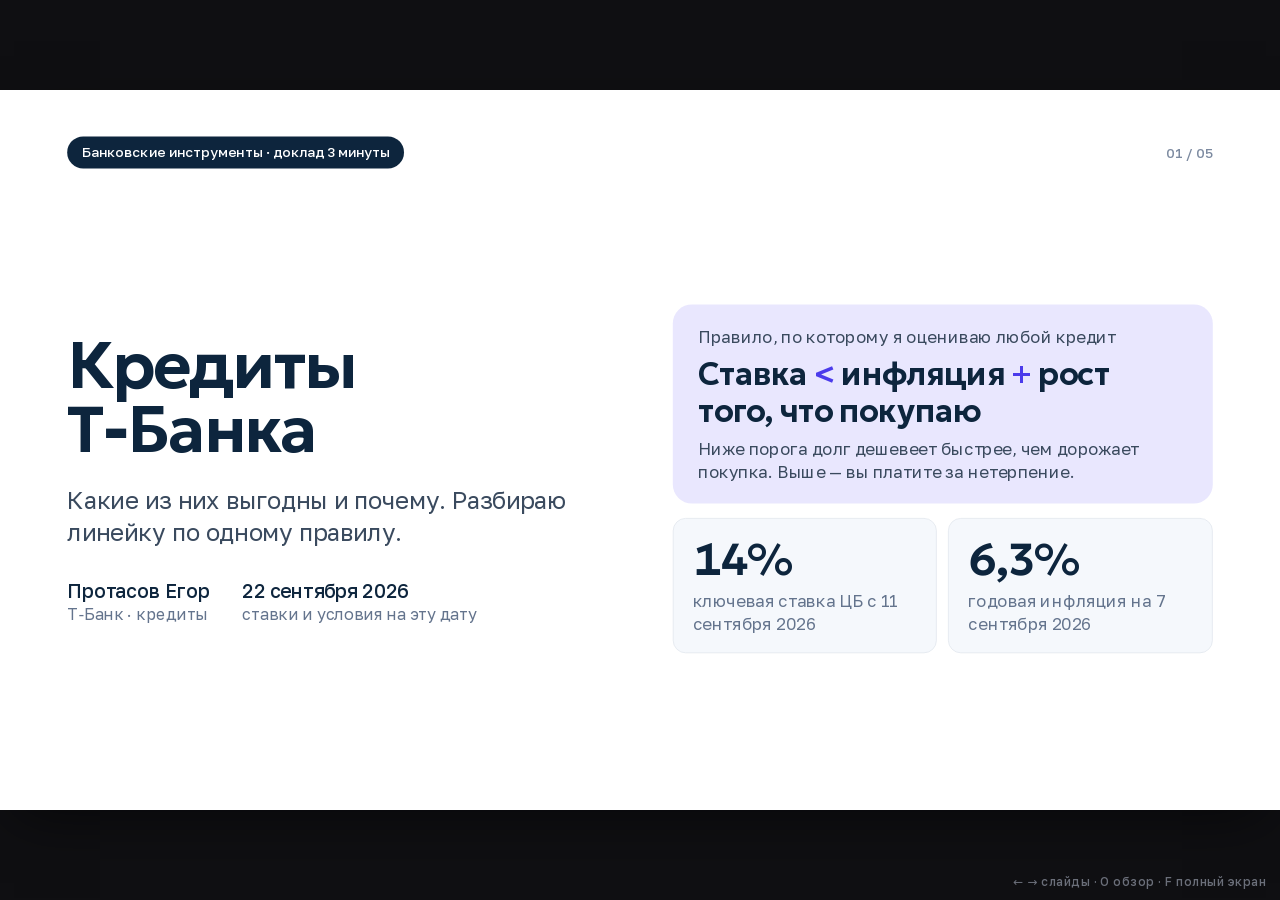
==== commit e848234d: "Слайд про досрочное погашение, формулировки простым языком Линейка и шкала сведены в один слайд, что" ====
--- a/index.html
+++ b/index.html
@@ -234,10 +234,10 @@
 .rule .n{font:400 21px/1.35 var(--ft);color:var(--charcoal)}
 
 /* шкала ставок с порогом */
-.scale{display:flex;flex-direction:column;gap:9px;min-width:0}
+.scale{display:flex;flex-direction:column;gap:7px;min-width:0}
 .srow{display:grid;grid-template-columns:270px minmax(0,1fr) 128px;gap:16px;align-items:center}
 .srow .nm{font:500 20px/1.25 var(--ft);color:var(--ink);text-align:right}
-.srow .nm small{display:block;font:400 16px/1.2 var(--ft);color:var(--slate);margin-top:2px}
+.srow .nm small{display:block;font:400 15px/1.2 var(--ft);color:var(--slate);margin-top:2px;white-space:nowrap}
 .srow .track{height:30px;background:var(--surface);border-radius:8px;position:relative;overflow:hidden}
 .srow .fillbar{position:absolute;left:0;top:0;bottom:0;border-radius:8px}
 .srow .val{font:600 22px/1 var(--fd);text-align:left;font-variant-numeric:tabular-nums}
@@ -250,6 +250,16 @@
 .scale .axis .marks span{position:absolute;transform:translateX(-50%);font:500 15px/1 var(--fm);color:var(--steel)}
 
 /* цитата из отзыва */
+.srow{grid-template-columns:362px minmax(0,1fr) 122px 170px}
+.scale .axis{grid-template-columns:362px minmax(0,1fr) 122px 170px}
+.srow .vd{font:500 18px/1.25 var(--ft)}
+.srow.u .track{border:1px dashed var(--hair2);background:transparent}
+.mline{display:flex;justify-content:space-between;align-items:baseline;gap:14px;border-bottom:1px solid rgba(13,37,61,.10);padding-bottom:7px}
+.mline span{font:400 19px/1.3 var(--ft);color:var(--charcoal);min-width:0}
+.mline b{font:600 21px/1.2 var(--fd);color:var(--ink);white-space:nowrap;font-variant-numeric:tabular-nums}
+.mline.big b{font-size:26px}
+.verdict{margin-top:auto;font:600 21px/1.3 var(--fd);padding-top:8px}
+.verdict.good{color:var(--good)} .verdict.bad{color:var(--bad)}
 .quote{background:var(--surface);border-left:3px solid var(--hair2);border-radius:0 14px 14px 0;padding:16px 20px;display:flex;flex-direction:column;gap:9px;min-width:0}
 .quote.bad{border-left-color:var(--bad)} .quote.good{border-left-color:var(--good)}
 .quote p{font:400 20px/1.38 var(--ft);color:var(--ink)}
@@ -306,7 +316,7 @@
 </style>
 </head>
 <body>
-<div id="stage"><div id="deck"><svg id="sprite" aria-hidden="true" style="position:absolute;width:0;height:0;overflow:hidden"><defs></defs></svg><div id="wipe"></div><section class="s cover" data-t="Обложка и правило"><div class="top"><span class="pill">Банковские инструменты · доклад 3 минуты</span><span class="cnt"></span></div><div class="body cover"><div class="row fill" style="gap:48px;align-items:center"><div style="flex:1.05;display:flex;flex-direction:column;min-width:0"><h1 style="font-size:82px">Кредиты<br>Т‑Банка</h1><p class="sub">Какие из них выгодны и почему. Разбираю линейку по одному правилу.</p><div class="who" style="margin-top:36px"><div><b>Протасов Егор</b><br><span>Т‑Банк · кредиты</span></div><div><b>21 сентября 2026</b><br><span>ставки и условия на эту дату</span></div></div></div><div style="flex:1;display:flex;flex-direction:column;gap:18px"><div class="rule"><span class="n">Правило, по которому я оцениваю любой кредит</span><span class="f">Ставка <b>&lt;</b> инфляция <b>+</b> рост<br>того, что покупаю</span><span class="n">Слева от порога долг дешевеет быстрее, чем дорожает покупка. Справа вы платите за нетерпение.</span></div><div class="g2" style="gap:14px"><div class="card"><div class="stat sm"><div class="n">14%</div><div class="l">ключевая ставка ЦБ с 11 сентября 2026</div></div></div><div class="card"><div class="stat sm"><div class="n">6,3%</div><div class="l">годовая инфляция на 7 сентября 2026</div></div></div></div></div></div></div></section><section class="s " data-t="Линейка"><div class="top"><span class="pill">Что есть в линейке</span><span class="cnt"></span></div><h1>Ставку банк раскрывает не у всех продуктов</h1><div class="body"><div class="tbl dense fill" style="grid-template-columns:minmax(0,1fr) 190px 260px 200px"><div class="h">Продукт</div><div class="h">Ставка</div><div class="h">Сумма и срок</div><div class="h">Мой вывод</div><div class="k">Рассрочка у партнёров<div style="font:400 17px/1.3 var(--ft);color:var(--slate);margin-top:4px">проценты платит продавец</div></div><div class="mono" style="font-size:20px;color:var(--good)">0% для покупателя</div><div class="mono" style="font-size:18px;color:var(--charcoal)">до 24 месяцев</div><div style="color:var(--good);font-weight:500">беру</div><div class="k">Ипотека, льготные программы<div style="font:400 17px/1.3 var(--ft);color:var(--slate);margin-top:4px">семейная, IT, господдержка</div></div><div class="mono" style="font-size:20px;color:var(--good)">от 6%</div><div class="mono" style="font-size:18px;color:var(--charcoal)">до 50 млн ₽ · до 30 лет</div><div style="color:var(--good);font-weight:500">беру</div><div class="k">Ипотека, базовая<div style="font:400 17px/1.3 var(--ft);color:var(--slate);margin-top:4px">покупка без господдержки</div></div><div class="mono" style="font-size:20px;color:var(--ink)">от 16,9%</div><div class="mono" style="font-size:18px;color:var(--charcoal)">до 50 млн ₽ · до 30 лет</div><div style="color:var(--charcoal);font-weight:500">смотря на что</div><div class="k">Автокредит<div style="font:400 17px/1.3 var(--ft);color:var(--slate);margin-top:4px">ПСК 9,899 — 33,531%</div></div><div class="mono" style="font-size:20px;color:var(--ink)">10 — 32,9%</div><div class="mono" style="font-size:18px;color:var(--charcoal)">до 8 млн ₽ · до 8 лет</div><div style="color:var(--charcoal);font-weight:500">смотря на что</div><div class="k">Кредит наличными<div style="font:400 17px/1.3 var(--ft);color:var(--slate);margin-top:4px">ставка индивидуальная, диапазон в тарифе</div></div><div class="mono" style="font-size:20px;color:var(--bad)">не раскрыта</div><div class="mono" style="font-size:18px;color:var(--charcoal)">до 30 млн ₽ · до 15 лет</div><div style="color:var(--bad);font-weight:500">только по нужде</div><div class="k">Кредит под залог<div style="font:400 17px/1.3 var(--ft);color:var(--slate);margin-top:4px">автомобиль или недвижимость остаются у вас</div></div><div class="mono" style="font-size:20px;color:var(--ink)">ниже, чем без залога</div><div class="mono" style="font-size:18px;color:var(--charcoal)">условия по заявке</div><div style="color:var(--charcoal);font-weight:500">если залог не жаль</div></div><p class="foot">Ещё два продукта в линейке: образовательный кредит до 6 млн ₽ на 25 лет с льготной ставкой и рефинансирование чужих кредитов до 5 млн ₽ на 5 лет. Условия со страниц tbank.ru, сняты 21 сентября 2026. У кредита наличными на витрине ставки нет: «рассчитывается индивидуально в пределах указанного в тарифе диапазона». Сравнивать продукты можно только по полной стоимости кредита, ПСК.</p></div></section><section class="s " data-t="Правило на цифрах"><div class="top"><span class="pill">Правило на цифрах</span><span class="cnt"></span></div><h1>Порог сегодня — примерно 6–8% годовых. Его проходят три продукта из пяти</h1><div class="body"><div style="margin:auto 0"><div class="scale"><div class="srow g"><span class="nm">Рассрочка у партнёров<small>Т‑Банк, МФК «Т‑Финанс»</small></span><span class="track"><span class="fillbar" style="left:0;width:5px"></span><span class="thr" style="left:31.91%;"></span><span class="thr" style="left:36.48%;border-left:2px dashed var(--rule);background:none;width:0"></span></span><span class="val">0%</span></div><div class="srow g"><span class="nm">Семейная ипотека<small>Т‑Банк, льготная программа</small></span><span class="track"><span class="fillbar" style="left:0.00%;width:31.06%"></span><span class="thr" style="left:31.91%;"></span><span class="thr" style="left:36.48%;border-left:2px dashed var(--rule);background:none;width:0"></span></span><span class="val">6%</span></div><div class="srow b"><span class="nm">Ипотека базовая<small>Т‑Банк</small></span><span class="track"><span class="fillbar" style="left:0.00%;width:49.01%"></span><span class="thr" style="left:31.91%;"></span><span class="thr" style="left:36.48%;border-left:2px dashed var(--rule);background:none;width:0"></span></span><span class="val">16,9%</span></div><div class="srow b"><span class="nm">Автокредит<small>Т‑Банк, ставка по договору</small></span><span class="track"><span class="fillbar" style="left:39.92%;width:20.65%"></span><span class="thr" style="left:31.91%;"></span><span class="thr" style="left:36.48%;border-left:2px dashed var(--rule);background:none;width:0"></span></span><span class="val">10—32,9%</span></div><div class="srow b"><span class="nm">Микрозаём<small>предел по закону, 0,8% в день</small></span><span class="track"><span class="fillbar" style="left:0.00%;width:98.41%"></span><span class="thr" style="left:31.91%;"></span><span class="thr" style="left:36.48%;border-left:2px dashed var(--rule);background:none;width:0"></span></span><span class="val">292%</span></div><div class="axis"><span></span><span class="marks"><span style="left:0.00%">1%</span><span style="left:19.05%">3%</span><span style="left:39.92%">10%</span><span style="left:58.96%">30%</span><span style="left:79.84%">100%</span><span style="left:98.88%">300%</span></span><span></span></div></div><div class="leg" style="margin-top:22px"><span><i style="background:#4B3BEB"></i>инфляция 6,3% годовых</span><span><i style="background:#fff;border:2px dashed #4B3BEB"></i>рост цен на вторичное жильё 8,2% за 2025 год</span><span><i style="background:#12805C"></i>ставка ниже порога</span><span><i style="background:#C02434"></i>выше порога</span><span>шкала логарифмическая</span></div></div><p class="foot">Инфляция и ключевая ставка — Банк России, сентябрь 2026. Рост жилья за 2025 год — Домклик и Сбериндекс: новостройки 7,3%, вторичка 8,2% при инфляции 5,59%. Предел ставки микрозайма — 0,8% в день по закону.</p></div></section><section class="s " data-t="Финансовый рычаг"><div class="top"><span class="pill">Зачем состоятельные занимают</span><span class="cnt"></span></div><h1>Долг берут не от нехватки денег, а чтобы не продавать то, что растёт</h1><div class="body"><div class="row fill" style="gap:26px;align-items:stretch"><div style="flex:1.15;display:flex;flex-direction:column;gap:14px"><div class="rule" style="padding:22px 26px"><span class="n">Финансовый рычаг</span><span class="f" style="font-size:30px">Доходность своих денег = отдача актива <b>+</b> (отдача <b>−</b> ставка) × плечо</span></div><div class="g2" style="gap:14px"><div class="card" style="border-color:#12805C"><h4>Актив даёт 35%, кредит стоит 20%</h4><p>При равных своих и заёмных деньгах отдача на свои — 50%. Разница в 15 пунктов работает на вас.</p></div><div class="card" style="border-color:#C02434"><h4>Актив просел до 15%</h4><p>Та же схема даёт уже 10% вместо 15%. Рычаг увеличивает и убыток, поэтому ставка должна быть заметно ниже отдачи.</p></div></div></div><div style="flex:1;display:flex;flex-direction:column;gap:14px"><div class="sticky lav"><h4>Стратегия «купить, занять, передать»</h4><p>Вместо продажи актива под него берут кредит: продать — значит заплатить налог и потерять будущий рост, а залог оставляет актив работать. J.P. Morgan описывает это как рабочую практику управления капиталом.</p></div><div class="card"><div class="stat sm"><div class="n">25,7 <small>→</small> 76 <small>млрд $</small></div><div class="l">портфель кредитов под залог ценных бумаг Morgan Stanley: 25,7 млрд на 31 марта 2016 года и около 76 млрд в 2021‑м</div></div></div></div></div><p class="foot">Отчётность Morgan Stanley в Комиссию по ценным бумагам США и отраслевые обзоры; описание стратегии — J.P. Morgan. Пример с 35% и 20% — учебный расчёт по формуле рычага, не обещание доходности.</p></div></section><section class="s " data-t="МФО и отзывы"><div class="top"><span class="pill">Задание про МФО</span><span class="cnt"></span></div><h1>Там, где правило нарушено сильнее всего: три отзыва о микрозаймах</h1><div class="body"><div class="g3" style="margin-bottom:22px"><div class="quote bad"><span class="sum">56 000 → 113 000 ₽</span><p>«Взяла 56 тысяч, а погасила 113 тысяч». Заём закрыт вдвое дороже, чем взят.</p><span class="who">МигКредит, отзыв на topbanki.ru, 21 октября 2017</span></div><div class="quote bad"><span class="sum">18 000 → 26 000 ₽</span><p>Взяла 18 000 ₽, сразу списали 7 200 ₽ за навязанные услуги, долг вырос до 26 000 ₽. Звонки с угрозами начались до просрочки.</p><span class="who">EcoZaym, отзыв на 1mbank.ru, 11 мая 2026</span></div><div class="quote good"><span class="sum">≈ 250 ₽ за 14 дней</span><p>Заём 15 000 ₽ на две недели, переплата около 250 ₽, всё дистанционно. Так МФО и задумана: очень коротко и по делу.</p><span class="who">Быстроденьги, отзыв на 1mbank.ru, 9 апреля 2026</span></div></div><div class="g2" style="margin-bottom:auto"><div class="sticky coral"><h4>Цена спешки</h4><p>Предел ставки — 0,8% в день, это около 292% годовых. За две недели это терпимо, за год — катастрофа. Опасны не проценты, а срок, на который заём затягивается.</p></div><div class="sticky teal"><h4>С 1 апреля 2026 стало строже</h4><p>Банк России снизил предельную переплату по коротким займам со 130% до 100% от суммы долга: взял 10 000 ₽ — вернёшь не больше 20 000 ₽ вместе со штрафами и комиссиями.</p></div></div><p class="foot">Отзывы с topbanki.ru и 1mbank.ru, найдены 21 сентября 2026, цитаты сокращены. Ограничение переплаты — сообщение Банка России о новых правилах с 1 апреля 2026.</p></div></section></div></div>
+<div id="stage"><div id="deck"><svg id="sprite" aria-hidden="true" style="position:absolute;width:0;height:0;overflow:hidden"><defs></defs></svg><div id="wipe"></div><section class="s cover" data-t="Обложка и правило"><div class="top"><span class="pill">Банковские инструменты · доклад 3 минуты</span><span class="cnt"></span></div><div class="body cover"><div class="row fill" style="gap:48px;align-items:center"><div style="flex:1.05;display:flex;flex-direction:column;min-width:0"><h1 style="font-size:82px">Кредиты<br>Т‑Банка</h1><p class="sub">Какие из них выгодны и почему. Разбираю линейку по одному правилу.</p><div class="who" style="margin-top:36px"><div><b>Протасов Егор</b><br><span>Т‑Банк · кредиты</span></div><div><b>22 сентября 2026</b><br><span>ставки и условия на эту дату</span></div></div></div><div style="flex:1;display:flex;flex-direction:column;gap:18px"><div class="rule"><span class="n">Правило, по которому я оцениваю любой кредит</span><span class="f">Ставка <b>&lt;</b> инфляция <b>+</b> рост<br>того, что покупаю</span><span class="n">Ниже порога долг дешевеет быстрее, чем дорожает покупка. Выше — вы платите за нетерпение.</span></div><div class="g2" style="gap:14px"><div class="card"><div class="stat sm"><div class="n">14%</div><div class="l">ключевая ставка ЦБ с 11 сентября 2026</div></div></div><div class="card"><div class="stat sm"><div class="n">6,3%</div><div class="l">годовая инфляция на 7 сентября 2026</div></div></div></div></div></div></div></section><section class="s " data-t="Линейка и правило"><div class="top"><span class="pill">Линейка и правило</span><span class="cnt"></span></div><h1>Порог сегодня — 6–8% годовых. Из линейки его проходят два продукта</h1><div class="body"><div style="margin:auto 0"><div class="scale"><div class="srow g"><span class="nm">Рассрочка у партнёров<small>продавец платит проценты · до 24 мес</small></span><span class="track"><span class="fillbar" style="left:0;width:5px"></span><span class="thr" style="left:31.91%;"></span><span class="thr" style="left:36.48%;border-left:2px dashed var(--rule);background:none;width:0"></span></span><span class="val">0%</span><span class="vd" style="color:var(--good)">беру</span></div><div class="srow g"><span class="nm">Семейная ипотека<small>льготная · до 50 млн ₽ · до 30 лет</small></span><span class="track"><span class="fillbar" style="left:0.00%;width:31.06%"></span><span class="thr" style="left:31.91%;"></span><span class="thr" style="left:36.48%;border-left:2px dashed var(--rule);background:none;width:0"></span></span><span class="val">6%</span><span class="vd" style="color:var(--good)">беру</span></div><div class="srow b"><span class="nm">Ипотека базовая<small>без господдержки · до 50 млн ₽</small></span><span class="track"><span class="fillbar" style="left:0.00%;width:49.01%"></span><span class="thr" style="left:31.91%;"></span><span class="thr" style="left:36.48%;border-left:2px dashed var(--rule);background:none;width:0"></span></span><span class="val">16,9%</span><span class="vd" style="color:var(--bad)">смотря на что</span></div><div class="srow b"><span class="nm">Автокредит<small>до 8 млн ₽ · ПСК 9,9—33,5%</small></span><span class="track"><span class="fillbar" style="left:39.92%;width:20.65%"></span><span class="thr" style="left:31.91%;"></span><span class="thr" style="left:36.48%;border-left:2px dashed var(--rule);background:none;width:0"></span></span><span class="val">10—32,9%</span><span class="vd" style="color:var(--bad)">смотря на что</span></div><div class="srow u"><span class="nm">Кредит наличными<small>до 30 млн ₽ · до 15 лет</small></span><span class="track"><span class="fillbar" style="left:0.00%;width:1.20%"></span><span class="thr" style="left:31.91%;"></span><span class="thr" style="left:36.48%;border-left:2px dashed var(--rule);background:none;width:0"></span></span><span class="val">в тарифе</span><span class="vd" style="color:var(--slate)">только по нужде</span></div><div class="srow b"><span class="nm">Микрозаём<small>не продукт банка · 0,8% в день</small></span><span class="track"><span class="fillbar" style="left:0.00%;width:98.41%"></span><span class="thr" style="left:31.91%;"></span><span class="thr" style="left:36.48%;border-left:2px dashed var(--rule);background:none;width:0"></span></span><span class="val">292%</span><span class="vd" style="color:var(--bad)">нет</span></div><div class="axis"><span></span><span class="marks"><span style="left:0.00%">1%</span><span style="left:19.05%">3%</span><span style="left:39.92%">10%</span><span style="left:58.96%">30%</span><span style="left:79.84%">100%</span><span style="left:98.88%">300%</span></span><span></span><span></span></div></div><div class="leg" style="margin-top:20px"><span><i style="background:#4B3BEB"></i>инфляция 6,3%</span><span><i style="background:#fff;border:2px dashed #4B3BEB"></i>рост цен на вторичное жильё 8,2% за 2025 год</span><span><i style="background:#12805C"></i>ниже порога</span><span><i style="background:#C02434"></i>выше порога</span><span>шкала логарифмическая</span></div></div><p class="foot">Условия со страниц tbank.ru, сняты 22 сентября 2026. В линейке есть ещё образовательный кредит, рефинансирование и кредит под залог. Сравнивать продукты можно только по ПСК: у автокредита банк её раскрывает, у кредита наличными — нет.</p></div></section><section class="s " data-t="Досрочное погашение"><div class="top"><span class="pill">Досрочное погашение</span><span class="cnt"></span></div><h1>Гасить досрочно стоит не всегда: на льготной ипотеке это проигрыш</h1><div class="body"><div class="g2" style="margin-bottom:18px"><div class="sticky grey" style="gap:12px"><h4>Базовая ипотека, 16,9%</h4><div class="mline big"><span>ежемесячный платёж</span><b>58 400 ₽</b></div><div class="mline"><span>проценты банку, если платить 20 лет</span><b>10,0 млн ₽</b></div><div class="mline"><span>если добавлять 20 000 ₽ в месяц</span><b>закрыта за 7 лет 7 мес</b></div><div class="mline"><span>проценты в этом случае</span><b>3,1 млн ₽</b></div><div class="mline"><span>на руках через 20 лет: гасить досрочно</span><b>28,8 млн ₽</b></div><div class="mline"><span>на руках через 20 лет: копить на вкладе</span><b>22,5 млн ₽</b></div><div class="verdict good">Досрочное погашение выигрывает 6,3 млн ₽</div></div><div class="sticky grey" style="gap:12px"><h4>Семейная ипотека, 6%</h4><div class="mline big"><span>ежемесячный платёж</span><b>28 700 ₽</b></div><div class="mline"><span>проценты банку, если платить 20 лет</span><b>2,9 млн ₽</b></div><div class="mline"><span>если добавлять 20 000 ₽ в месяц</span><b>закрыта за 8 лет 11 мес</b></div><div class="mline"><span>проценты в этом случае</span><b>1,2 млн ₽</b></div><div class="mline"><span>на руках через 20 лет: гасить досрочно</span><b>14,5 млн ₽</b></div><div class="mline"><span>на руках через 20 лет: копить на вкладе</span><b>22,5 млн ₽</b></div><div class="verdict bad">Вклад выигрывает 8,0 млн ₽</div></div></div><div class="rule" style="padding:18px 26px;margin-bottom:auto"><span class="f" style="font-size:27px">Сравнивайте ставку кредита со ставкой вклада: <b>16,9% &gt; 12,95%</b> — гасите, <b>6% &lt; 12,95%</b> — копите</span></div><p class="foot">Расчёт: кредит 4 млн ₽ на 20 лет, свободные 20 000 ₽ в месяц, вклад под 12,95% — средняя максимальная ставка топ-10 банков, Банк России, первая декада сентября 2026. В обоих сценариях расход в месяц одинаковый, квартира одна и та же, поэтому её подорожание на сравнение не влияет. Без учёта налога на проценты по вкладу.</p></div></section><section class="s " data-t="Рычаг и залог"><div class="top"><span class="pill">Зачем занимают, когда деньги есть</span><span class="cnt"></span></div><h1>Долг увеличивает и прибыль, и убыток. Работает, только если отдача выше ставки</h1><div class="body"><div class="row fill" style="gap:24px;align-items:stretch"><div style="flex:1.3;display:flex;flex-direction:column;gap:14px"><div class="g2" style="gap:14px"><div class="sticky teal" style="gap:8px"><span class="lab">Дело идёт хорошо</span><div class="mline"><span>свой миллион под 35% годовых</span><b>350 000 ₽</b></div><div class="mline"><span>добавили миллион в кредит под 20%</span><b>700 000 ₽</b></div><div class="mline"><span>минус проценты банку</span><b>−200 000 ₽</b></div><div class="verdict good">Осталось 500 000 ₽ на свой миллион — 50% вместо 35%</div></div><div class="sticky coral" style="gap:8px"><span class="lab">Дело пошло хуже</span><div class="mline"><span>те же два миллиона, но отдача 15%</span><b>300 000 ₽</b></div><div class="mline"><span>минус проценты банку</span><b>−200 000 ₽</b></div><div class="mline"><span>осталось на свой миллион</span><b>100 000 ₽</b></div><div class="verdict bad">10% вместо 15% — с кредитом вышло хуже, чем без него</div></div></div><div class="rule" style="padding:18px 26px"><span class="f" style="font-size:27px">Занимать имеет смысл, пока отдача <b>заметно выше</b> ставки: разница и есть заработок на чужих деньгах</span></div></div><div style="flex:1;display:flex;flex-direction:column;gap:14px"><div class="sticky lav"><h4>Почему богатые не продают, а занимают</h4><p>Продать актив — значит заплатить налог и отдать будущий рост. Взять кредит под его залог — актив остаётся у вас и продолжает дорожать, а на руках появляются деньги. Так поступают, пока ставка по кредиту ниже, чем растёт актив.</p></div><div class="card"><div class="stat sm"><div class="n">25,7 <small>→</small> 76 <small>млрд $</small></div><div class="l">столько банк Morgan Stanley выдал клиентам под залог их ценных бумаг: 25,7 млрд в марте 2016 года и около 76 млрд в 2021‑м</div></div></div></div></div><p class="foot">Проценты и доли — учебный расчёт, а не обещание доходности. Данные Morgan Stanley — отчётность в Комиссию по ценным бумагам США и отраслевые обзоры; практику залога вместо продажи описывает J.P. Morgan.</p></div></section><section class="s " data-t="МФО и отзывы"><div class="top"><span class="pill">Задание про МФО</span><span class="cnt"></span></div><h1>Там, где правило нарушено сильнее всего: три отзыва о микрозаймах</h1><div class="body"><div class="g3" style="margin-bottom:22px"><div class="quote bad"><span class="sum">56 000 → 113 000 ₽</span><p>«Взяла 56 тысяч, а погасила 113 тысяч». Заём закрыт вдвое дороже, чем взят.</p><span class="who">МигКредит, отзыв на topbanki.ru, 21 октября 2017</span></div><div class="quote bad"><span class="sum">18 000 → 26 000 ₽</span><p>Взяла 18 000 ₽, сразу списали 7 200 ₽ за навязанные услуги, долг вырос до 26 000 ₽. Звонки с угрозами начались до просрочки.</p><span class="who">EcoZaym, отзыв на 1mbank.ru, 11 мая 2026</span></div><div class="quote good"><span class="sum">≈ 250 ₽ за 14 дней</span><p>Заём 15 000 ₽ на две недели, переплата около 250 ₽, всё дистанционно. Так МФО и задумана: очень коротко и по делу.</p><span class="who">Быстроденьги, отзыв на 1mbank.ru, 9 апреля 2026</span></div></div><div class="g2" style="margin-bottom:auto"><div class="sticky coral"><h4>Цена спешки</h4><p>Предел ставки — 0,8% в день, это около 292% годовых. За две недели терпимо, за год — катастрофа. Опасны не проценты, а срок, на который заём затягивается.</p></div><div class="sticky teal"><h4>С 1 апреля 2026 стало строже</h4><p>Банк России снизил предельную переплату по коротким займам со 130% до 100% от суммы долга: взял 10 000 ₽ — вернёшь не больше 20 000 ₽ вместе со штрафами и комиссиями.</p></div></div><p class="foot">Отзывы с topbanki.ru и 1mbank.ru, найдены 21 сентября 2026, цитаты сокращены. Ограничение переплаты — сообщение Банка России о новых правилах с 1 апреля 2026.</p></div></section></div></div>
 <div id="ov" role="dialog" aria-label="Все слайды" aria-modal="true"></div>
 <div id="help">← → слайды · O обзор · F полный экран</div>
 <script>
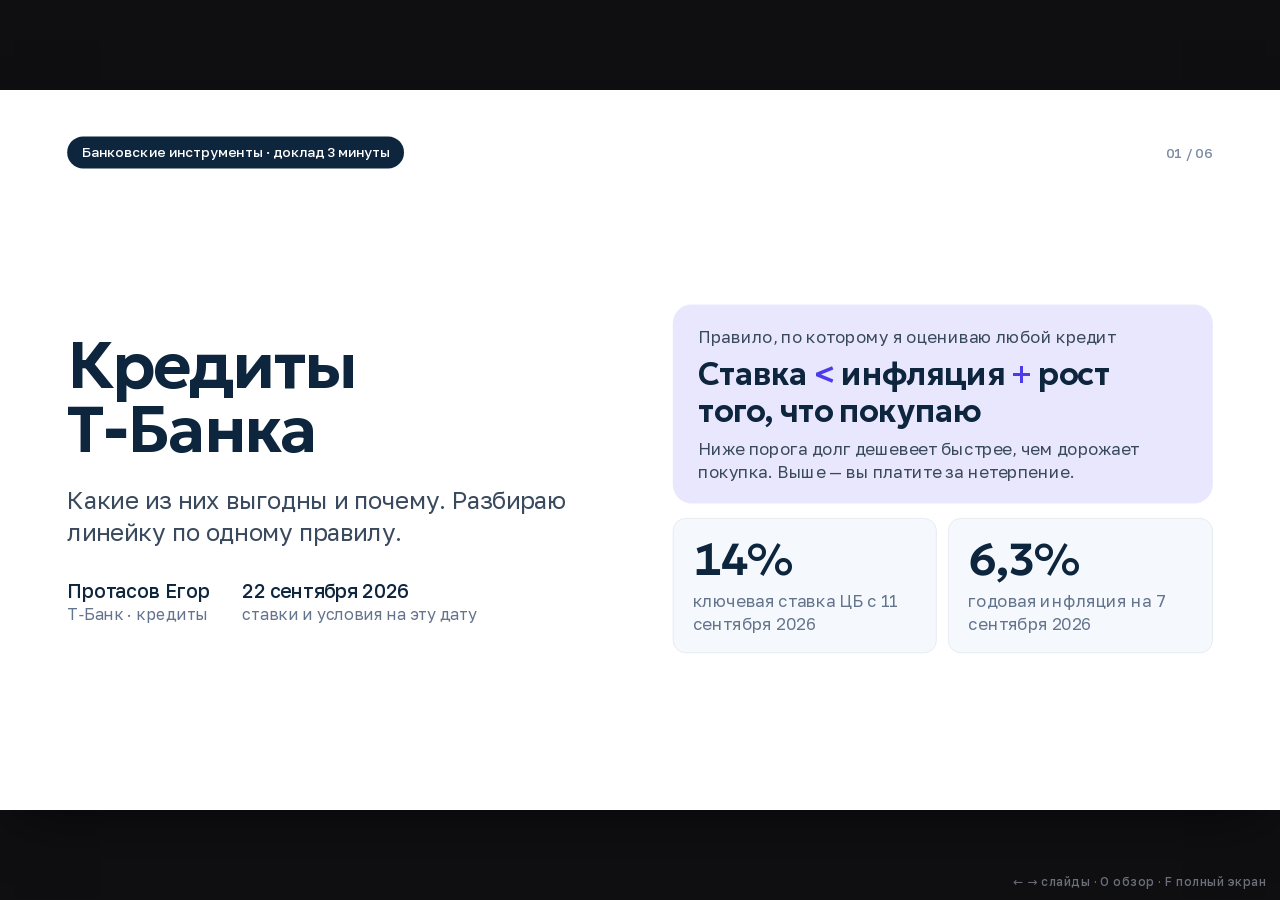
==== commit 17c59991: "Досрочное погашение: два слайда с объяснением разницы Сравниваем две ипотеки между собой, вклад из р" ====
--- a/index.html
+++ b/index.html
@@ -260,6 +260,11 @@
 .mline.big b{font-size:26px}
 .verdict{margin-top:auto;font:600 21px/1.3 var(--fd);padding-top:8px}
 .verdict.good{color:var(--good)} .verdict.bad{color:var(--bad)}
+.cond{display:grid;grid-template-columns:repeat(4,minmax(0,1fr));gap:14px}
+.cond div{background:var(--surface);border-radius:14px;padding:12px 18px;display:flex;flex-direction:column;gap:2px;min-width:0}
+.cond b{font:600 30px/1.1 var(--fd);color:var(--ink);font-variant-numeric:tabular-nums;white-space:nowrap}
+.cond span{font:400 17px/1.25 var(--ft);color:var(--charcoal)}
+.note-dark{font:400 18px/1.4 var(--ft);color:var(--charcoal)}
 .quote{background:var(--surface);border-left:3px solid var(--hair2);border-radius:0 14px 14px 0;padding:16px 20px;display:flex;flex-direction:column;gap:9px;min-width:0}
 .quote.bad{border-left-color:var(--bad)} .quote.good{border-left-color:var(--good)}
 .quote p{font:400 20px/1.38 var(--ft);color:var(--ink)}
@@ -316,7 +321,7 @@
 </style>
 </head>
 <body>
-<div id="stage"><div id="deck"><svg id="sprite" aria-hidden="true" style="position:absolute;width:0;height:0;overflow:hidden"><defs></defs></svg><div id="wipe"></div><section class="s cover" data-t="Обложка и правило"><div class="top"><span class="pill">Банковские инструменты · доклад 3 минуты</span><span class="cnt"></span></div><div class="body cover"><div class="row fill" style="gap:48px;align-items:center"><div style="flex:1.05;display:flex;flex-direction:column;min-width:0"><h1 style="font-size:82px">Кредиты<br>Т‑Банка</h1><p class="sub">Какие из них выгодны и почему. Разбираю линейку по одному правилу.</p><div class="who" style="margin-top:36px"><div><b>Протасов Егор</b><br><span>Т‑Банк · кредиты</span></div><div><b>22 сентября 2026</b><br><span>ставки и условия на эту дату</span></div></div></div><div style="flex:1;display:flex;flex-direction:column;gap:18px"><div class="rule"><span class="n">Правило, по которому я оцениваю любой кредит</span><span class="f">Ставка <b>&lt;</b> инфляция <b>+</b> рост<br>того, что покупаю</span><span class="n">Ниже порога долг дешевеет быстрее, чем дорожает покупка. Выше — вы платите за нетерпение.</span></div><div class="g2" style="gap:14px"><div class="card"><div class="stat sm"><div class="n">14%</div><div class="l">ключевая ставка ЦБ с 11 сентября 2026</div></div></div><div class="card"><div class="stat sm"><div class="n">6,3%</div><div class="l">годовая инфляция на 7 сентября 2026</div></div></div></div></div></div></div></section><section class="s " data-t="Линейка и правило"><div class="top"><span class="pill">Линейка и правило</span><span class="cnt"></span></div><h1>Порог сегодня — 6–8% годовых. Из линейки его проходят два продукта</h1><div class="body"><div style="margin:auto 0"><div class="scale"><div class="srow g"><span class="nm">Рассрочка у партнёров<small>продавец платит проценты · до 24 мес</small></span><span class="track"><span class="fillbar" style="left:0;width:5px"></span><span class="thr" style="left:31.91%;"></span><span class="thr" style="left:36.48%;border-left:2px dashed var(--rule);background:none;width:0"></span></span><span class="val">0%</span><span class="vd" style="color:var(--good)">беру</span></div><div class="srow g"><span class="nm">Семейная ипотека<small>льготная · до 50 млн ₽ · до 30 лет</small></span><span class="track"><span class="fillbar" style="left:0.00%;width:31.06%"></span><span class="thr" style="left:31.91%;"></span><span class="thr" style="left:36.48%;border-left:2px dashed var(--rule);background:none;width:0"></span></span><span class="val">6%</span><span class="vd" style="color:var(--good)">беру</span></div><div class="srow b"><span class="nm">Ипотека базовая<small>без господдержки · до 50 млн ₽</small></span><span class="track"><span class="fillbar" style="left:0.00%;width:49.01%"></span><span class="thr" style="left:31.91%;"></span><span class="thr" style="left:36.48%;border-left:2px dashed var(--rule);background:none;width:0"></span></span><span class="val">16,9%</span><span class="vd" style="color:var(--bad)">смотря на что</span></div><div class="srow b"><span class="nm">Автокредит<small>до 8 млн ₽ · ПСК 9,9—33,5%</small></span><span class="track"><span class="fillbar" style="left:39.92%;width:20.65%"></span><span class="thr" style="left:31.91%;"></span><span class="thr" style="left:36.48%;border-left:2px dashed var(--rule);background:none;width:0"></span></span><span class="val">10—32,9%</span><span class="vd" style="color:var(--bad)">смотря на что</span></div><div class="srow u"><span class="nm">Кредит наличными<small>до 30 млн ₽ · до 15 лет</small></span><span class="track"><span class="fillbar" style="left:0.00%;width:1.20%"></span><span class="thr" style="left:31.91%;"></span><span class="thr" style="left:36.48%;border-left:2px dashed var(--rule);background:none;width:0"></span></span><span class="val">в тарифе</span><span class="vd" style="color:var(--slate)">только по нужде</span></div><div class="srow b"><span class="nm">Микрозаём<small>не продукт банка · 0,8% в день</small></span><span class="track"><span class="fillbar" style="left:0.00%;width:98.41%"></span><span class="thr" style="left:31.91%;"></span><span class="thr" style="left:36.48%;border-left:2px dashed var(--rule);background:none;width:0"></span></span><span class="val">292%</span><span class="vd" style="color:var(--bad)">нет</span></div><div class="axis"><span></span><span class="marks"><span style="left:0.00%">1%</span><span style="left:19.05%">3%</span><span style="left:39.92%">10%</span><span style="left:58.96%">30%</span><span style="left:79.84%">100%</span><span style="left:98.88%">300%</span></span><span></span><span></span></div></div><div class="leg" style="margin-top:20px"><span><i style="background:#4B3BEB"></i>инфляция 6,3%</span><span><i style="background:#fff;border:2px dashed #4B3BEB"></i>рост цен на вторичное жильё 8,2% за 2025 год</span><span><i style="background:#12805C"></i>ниже порога</span><span><i style="background:#C02434"></i>выше порога</span><span>шкала логарифмическая</span></div></div><p class="foot">Условия со страниц tbank.ru, сняты 22 сентября 2026. В линейке есть ещё образовательный кредит, рефинансирование и кредит под залог. Сравнивать продукты можно только по ПСК: у автокредита банк её раскрывает, у кредита наличными — нет.</p></div></section><section class="s " data-t="Досрочное погашение"><div class="top"><span class="pill">Досрочное погашение</span><span class="cnt"></span></div><h1>Гасить досрочно стоит не всегда: на льготной ипотеке это проигрыш</h1><div class="body"><div class="g2" style="margin-bottom:18px"><div class="sticky grey" style="gap:12px"><h4>Базовая ипотека, 16,9%</h4><div class="mline big"><span>ежемесячный платёж</span><b>58 400 ₽</b></div><div class="mline"><span>проценты банку, если платить 20 лет</span><b>10,0 млн ₽</b></div><div class="mline"><span>если добавлять 20 000 ₽ в месяц</span><b>закрыта за 7 лет 7 мес</b></div><div class="mline"><span>проценты в этом случае</span><b>3,1 млн ₽</b></div><div class="mline"><span>на руках через 20 лет: гасить досрочно</span><b>28,8 млн ₽</b></div><div class="mline"><span>на руках через 20 лет: копить на вкладе</span><b>22,5 млн ₽</b></div><div class="verdict good">Досрочное погашение выигрывает 6,3 млн ₽</div></div><div class="sticky grey" style="gap:12px"><h4>Семейная ипотека, 6%</h4><div class="mline big"><span>ежемесячный платёж</span><b>28 700 ₽</b></div><div class="mline"><span>проценты банку, если платить 20 лет</span><b>2,9 млн ₽</b></div><div class="mline"><span>если добавлять 20 000 ₽ в месяц</span><b>закрыта за 8 лет 11 мес</b></div><div class="mline"><span>проценты в этом случае</span><b>1,2 млн ₽</b></div><div class="mline"><span>на руках через 20 лет: гасить досрочно</span><b>14,5 млн ₽</b></div><div class="mline"><span>на руках через 20 лет: копить на вкладе</span><b>22,5 млн ₽</b></div><div class="verdict bad">Вклад выигрывает 8,0 млн ₽</div></div></div><div class="rule" style="padding:18px 26px;margin-bottom:auto"><span class="f" style="font-size:27px">Сравнивайте ставку кредита со ставкой вклада: <b>16,9% &gt; 12,95%</b> — гасите, <b>6% &lt; 12,95%</b> — копите</span></div><p class="foot">Расчёт: кредит 4 млн ₽ на 20 лет, свободные 20 000 ₽ в месяц, вклад под 12,95% — средняя максимальная ставка топ-10 банков, Банк России, первая декада сентября 2026. В обоих сценариях расход в месяц одинаковый, квартира одна и та же, поэтому её подорожание на сравнение не влияет. Без учёта налога на проценты по вкладу.</p></div></section><section class="s " data-t="Рычаг и залог"><div class="top"><span class="pill">Зачем занимают, когда деньги есть</span><span class="cnt"></span></div><h1>Долг увеличивает и прибыль, и убыток. Работает, только если отдача выше ставки</h1><div class="body"><div class="row fill" style="gap:24px;align-items:stretch"><div style="flex:1.3;display:flex;flex-direction:column;gap:14px"><div class="g2" style="gap:14px"><div class="sticky teal" style="gap:8px"><span class="lab">Дело идёт хорошо</span><div class="mline"><span>свой миллион под 35% годовых</span><b>350 000 ₽</b></div><div class="mline"><span>добавили миллион в кредит под 20%</span><b>700 000 ₽</b></div><div class="mline"><span>минус проценты банку</span><b>−200 000 ₽</b></div><div class="verdict good">Осталось 500 000 ₽ на свой миллион — 50% вместо 35%</div></div><div class="sticky coral" style="gap:8px"><span class="lab">Дело пошло хуже</span><div class="mline"><span>те же два миллиона, но отдача 15%</span><b>300 000 ₽</b></div><div class="mline"><span>минус проценты банку</span><b>−200 000 ₽</b></div><div class="mline"><span>осталось на свой миллион</span><b>100 000 ₽</b></div><div class="verdict bad">10% вместо 15% — с кредитом вышло хуже, чем без него</div></div></div><div class="rule" style="padding:18px 26px"><span class="f" style="font-size:27px">Занимать имеет смысл, пока отдача <b>заметно выше</b> ставки: разница и есть заработок на чужих деньгах</span></div></div><div style="flex:1;display:flex;flex-direction:column;gap:14px"><div class="sticky lav"><h4>Почему богатые не продают, а занимают</h4><p>Продать актив — значит заплатить налог и отдать будущий рост. Взять кредит под его залог — актив остаётся у вас и продолжает дорожать, а на руках появляются деньги. Так поступают, пока ставка по кредиту ниже, чем растёт актив.</p></div><div class="card"><div class="stat sm"><div class="n">25,7 <small>→</small> 76 <small>млрд $</small></div><div class="l">столько банк Morgan Stanley выдал клиентам под залог их ценных бумаг: 25,7 млрд в марте 2016 года и около 76 млрд в 2021‑м</div></div></div></div></div><p class="foot">Проценты и доли — учебный расчёт, а не обещание доходности. Данные Morgan Stanley — отчётность в Комиссию по ценным бумагам США и отраслевые обзоры; практику залога вместо продажи описывает J.P. Morgan.</p></div></section><section class="s " data-t="МФО и отзывы"><div class="top"><span class="pill">Задание про МФО</span><span class="cnt"></span></div><h1>Там, где правило нарушено сильнее всего: три отзыва о микрозаймах</h1><div class="body"><div class="g3" style="margin-bottom:22px"><div class="quote bad"><span class="sum">56 000 → 113 000 ₽</span><p>«Взяла 56 тысяч, а погасила 113 тысяч». Заём закрыт вдвое дороже, чем взят.</p><span class="who">МигКредит, отзыв на topbanki.ru, 21 октября 2017</span></div><div class="quote bad"><span class="sum">18 000 → 26 000 ₽</span><p>Взяла 18 000 ₽, сразу списали 7 200 ₽ за навязанные услуги, долг вырос до 26 000 ₽. Звонки с угрозами начались до просрочки.</p><span class="who">EcoZaym, отзыв на 1mbank.ru, 11 мая 2026</span></div><div class="quote good"><span class="sum">≈ 250 ₽ за 14 дней</span><p>Заём 15 000 ₽ на две недели, переплата около 250 ₽, всё дистанционно. Так МФО и задумана: очень коротко и по делу.</p><span class="who">Быстроденьги, отзыв на 1mbank.ru, 9 апреля 2026</span></div></div><div class="g2" style="margin-bottom:auto"><div class="sticky coral"><h4>Цена спешки</h4><p>Предел ставки — 0,8% в день, это около 292% годовых. За две недели терпимо, за год — катастрофа. Опасны не проценты, а срок, на который заём затягивается.</p></div><div class="sticky teal"><h4>С 1 апреля 2026 стало строже</h4><p>Банк России снизил предельную переплату по коротким займам со 130% до 100% от суммы долга: взял 10 000 ₽ — вернёшь не больше 20 000 ₽ вместе со штрафами и комиссиями.</p></div></div><p class="foot">Отзывы с topbanki.ru и 1mbank.ru, найдены 21 сентября 2026, цитаты сокращены. Ограничение переплаты — сообщение Банка России о новых правилах с 1 апреля 2026.</p></div></section></div></div>
+<div id="stage"><div id="deck"><svg id="sprite" aria-hidden="true" style="position:absolute;width:0;height:0;overflow:hidden"><defs></defs></svg><div id="wipe"></div><section class="s cover" data-t="Обложка и правило"><div class="top"><span class="pill">Банковские инструменты · доклад 3 минуты</span><span class="cnt"></span></div><div class="body cover"><div class="row fill" style="gap:48px;align-items:center"><div style="flex:1.05;display:flex;flex-direction:column;min-width:0"><h1 style="font-size:82px">Кредиты<br>Т‑Банка</h1><p class="sub">Какие из них выгодны и почему. Разбираю линейку по одному правилу.</p><div class="who" style="margin-top:36px"><div><b>Протасов Егор</b><br><span>Т‑Банк · кредиты</span></div><div><b>22 сентября 2026</b><br><span>ставки и условия на эту дату</span></div></div></div><div style="flex:1;display:flex;flex-direction:column;gap:18px"><div class="rule"><span class="n">Правило, по которому я оцениваю любой кредит</span><span class="f">Ставка <b>&lt;</b> инфляция <b>+</b> рост<br>того, что покупаю</span><span class="n">Ниже порога долг дешевеет быстрее, чем дорожает покупка. Выше — вы платите за нетерпение.</span></div><div class="g2" style="gap:14px"><div class="card"><div class="stat sm"><div class="n">14%</div><div class="l">ключевая ставка ЦБ с 11 сентября 2026</div></div></div><div class="card"><div class="stat sm"><div class="n">6,3%</div><div class="l">годовая инфляция на 7 сентября 2026</div></div></div></div></div></div></div></section><section class="s " data-t="Линейка и правило"><div class="top"><span class="pill">Линейка и правило</span><span class="cnt"></span></div><h1>Порог сегодня — 6–8% годовых. Из линейки его проходят два продукта</h1><div class="body"><div style="margin:auto 0"><div class="scale"><div class="srow g"><span class="nm">Рассрочка у партнёров<small>продавец платит проценты · до 24 мес</small></span><span class="track"><span class="fillbar" style="left:0;width:5px"></span><span class="thr" style="left:31.91%;"></span><span class="thr" style="left:36.48%;border-left:2px dashed var(--rule);background:none;width:0"></span></span><span class="val">0%</span><span class="vd" style="color:var(--good)">беру</span></div><div class="srow g"><span class="nm">Семейная ипотека<small>льготная · до 50 млн ₽ · до 30 лет</small></span><span class="track"><span class="fillbar" style="left:0.00%;width:31.06%"></span><span class="thr" style="left:31.91%;"></span><span class="thr" style="left:36.48%;border-left:2px dashed var(--rule);background:none;width:0"></span></span><span class="val">6%</span><span class="vd" style="color:var(--good)">беру</span></div><div class="srow b"><span class="nm">Ипотека базовая<small>без господдержки · до 50 млн ₽</small></span><span class="track"><span class="fillbar" style="left:0.00%;width:49.01%"></span><span class="thr" style="left:31.91%;"></span><span class="thr" style="left:36.48%;border-left:2px dashed var(--rule);background:none;width:0"></span></span><span class="val">16,9%</span><span class="vd" style="color:var(--bad)">смотря на что</span></div><div class="srow b"><span class="nm">Автокредит<small>до 8 млн ₽ · ПСК 9,9—33,5%</small></span><span class="track"><span class="fillbar" style="left:39.92%;width:20.65%"></span><span class="thr" style="left:31.91%;"></span><span class="thr" style="left:36.48%;border-left:2px dashed var(--rule);background:none;width:0"></span></span><span class="val">10—32,9%</span><span class="vd" style="color:var(--bad)">смотря на что</span></div><div class="srow u"><span class="nm">Кредит наличными<small>до 30 млн ₽ · до 15 лет</small></span><span class="track"><span class="fillbar" style="left:0.00%;width:1.20%"></span><span class="thr" style="left:31.91%;"></span><span class="thr" style="left:36.48%;border-left:2px dashed var(--rule);background:none;width:0"></span></span><span class="val">в тарифе</span><span class="vd" style="color:var(--slate)">только по нужде</span></div><div class="srow b"><span class="nm">Микрозаём<small>не продукт банка · 0,8% в день</small></span><span class="track"><span class="fillbar" style="left:0.00%;width:98.41%"></span><span class="thr" style="left:31.91%;"></span><span class="thr" style="left:36.48%;border-left:2px dashed var(--rule);background:none;width:0"></span></span><span class="val">292%</span><span class="vd" style="color:var(--bad)">нет</span></div><div class="axis"><span></span><span class="marks"><span style="left:0.00%">1%</span><span style="left:19.05%">3%</span><span style="left:39.92%">10%</span><span style="left:58.96%">30%</span><span style="left:79.84%">100%</span><span style="left:98.88%">300%</span></span><span></span><span></span></div></div><div class="leg" style="margin-top:20px"><span><i style="background:#4B3BEB"></i>инфляция 6,3%</span><span><i style="background:#fff;border:2px dashed #4B3BEB"></i>рост цен на вторичное жильё 8,2% за 2025 год</span><span><i style="background:#12805C"></i>ниже порога</span><span><i style="background:#C02434"></i>выше порога</span><span>шкала логарифмическая</span></div><p class="note-dark" style="margin-top:18px">Ставки и лимиты — tbank.ru, 22 сентября 2026. В линейке есть ещё образовательный кредит, рефинансирование и кредит под залог.</p></div></div></section><section class="s " data-t="Досрочка: базовая ипотека"><div class="top"><span class="pill">Досрочка: базовая ипотека</span><span class="cnt"></span></div><h1>Базовая ипотека под 16,9%: доплата экономит 6,9 млн ₽</h1><div class="body"><div class="cond" style="grid-template-columns:repeat(4,minmax(0,1fr));margin-bottom:16px"><div><b>4 000 000 ₽</b><span>сумма кредита</span></div><div><b>20 лет</b><span>срок по договору</span></div><div><b>+20 000 ₽</b><span>доплата каждый месяц</span></div><div><b>16,9%</b><span>ставка</span></div></div><div class="row" style="gap:22px;margin-bottom:16px;align-items:stretch"><div class="sticky grey" style="flex:1.05;gap:10px"><div class="mline"><span>платёж по графику</span><b>58 400 ₽</b></div><div class="mline"><span>всего отдадите банку за 20 лет</span><b>14,0 млн ₽</b></div><div class="mline"><span>из них проценты</span><b>10,0 млн ₽</b></div><div class="mline"><span>с доплатой кредит закрыт за</span><b>7 лет 7 мес</b></div><div class="mline"><span>всего отдадите банку с доплатой</span><b>7,1 млн ₽</b></div><div class="mline"><span>доплат внесено за это время</span><b>1,8 млн ₽</b></div><div class="verdict good">Каждый рубль доплаты экономит 3,79 ₽ процентов</div></div><div class="sticky lav" style="flex:1"><h4>Почему экономия такая большая</h4><p>Проценты — это плата за время. На ставке 16,9% каждые 100 000 ₽ долга обходятся в 16 900 ₽ в год: только за первый год набегает 674 000 ₽ процентов. Доплата сокращает срок, а вместе с ним и все проценты, которые начислились бы за оставшиеся годы. Поэтому 1,8 млн ₽ доплат убирают 6,9 млн ₽ процентов.</p></div></div><div class="rule" style="padding:14px 26px;margin-bottom:auto"><span class="f" style="font-size:25px">Дорогой кредит гасят досрочно: переплата по графику больше самого кредита в 2,5 раза</span></div></div></section><section class="s " data-t="Досрочка: льготная ипотека"><div class="top"><span class="pill">Досрочка: льготная ипотека</span><span class="cnt"></span></div><h1>Льготная под 6%: та же доплата экономит только 1,7 млн ₽</h1><div class="body"><div class="cond" style="grid-template-columns:repeat(4,minmax(0,1fr));margin-bottom:16px"><div><b>4 000 000 ₽</b><span>сумма кредита</span></div><div><b>20 лет</b><span>срок по договору</span></div><div><b>+20 000 ₽</b><span>доплата каждый месяц</span></div><div><b>6%</b><span>ставка</span></div></div><div class="row" style="gap:22px;margin-bottom:16px;align-items:stretch"><div class="sticky grey" style="flex:1.05;gap:10px"><div class="mline"><span>платёж по графику</span><b>28 700 ₽</b></div><div class="mline"><span>всего отдадите банку за 20 лет</span><b>6,9 млн ₽</b></div><div class="mline"><span>из них проценты</span><b>2,9 млн ₽</b></div><div class="mline"><span>с доплатой кредит закрыт за</span><b>8 лет 11 мес</b></div><div class="mline"><span>всего отдадите банку с доплатой</span><b>5,2 млн ₽</b></div><div class="mline"><span>доплат внесено за это время</span><b>2,1 млн ₽</b></div><div class="verdict bad">Каждый рубль доплаты экономит 80 копеек</div></div><div class="sticky lav" style="flex:1"><h4>Почему разница с базовой в четыре раза</h4><p>Здесь каждые 100 000 ₽ долга стоят 6 000 ₽ в год вместо 16 900 ₽, почти втрое дешевле. За первый год набегает 237 000 ₽ процентов против 674 000 ₽ на базовой — выкупать почти нечего. Доплат внесли даже больше, чем в первом случае — 2,1 млн ₽ против 1,8 млн ₽, — а сэкономили вчетверо меньше.</p></div></div><div class="rule" style="padding:14px 26px;margin-bottom:auto"><span class="f" style="font-size:25px">Ставка 6% ниже инфляции 6,3%: такой долг дешевеет сам, гасить его досрочно незачем</span></div></div></section><section class="s " data-t="Рычаг и залог"><div class="top"><span class="pill">Зачем занимают, когда деньги есть</span><span class="cnt"></span></div><h1>Долг увеличивает и прибыль, и убыток. Работает, только если отдача выше ставки</h1><div class="body"><div class="row fill" style="gap:24px;align-items:stretch"><div style="flex:1.3;display:flex;flex-direction:column;gap:14px"><div class="g2" style="gap:14px"><div class="sticky teal" style="gap:8px"><span class="lab">Дело идёт хорошо</span><div class="mline"><span>свой миллион под 35% годовых</span><b>350 000 ₽</b></div><div class="mline"><span>добавили миллион в кредит под 20%</span><b>700 000 ₽</b></div><div class="mline"><span>минус проценты банку</span><b>−200 000 ₽</b></div><div class="verdict good">Осталось 500 000 ₽ на свой миллион — 50% вместо 35%</div></div><div class="sticky coral" style="gap:8px"><span class="lab">Дело пошло хуже</span><div class="mline"><span>те же два миллиона, но отдача 15%</span><b>300 000 ₽</b></div><div class="mline"><span>минус проценты банку</span><b>−200 000 ₽</b></div><div class="mline"><span>осталось на свой миллион</span><b>100 000 ₽</b></div><div class="verdict bad">10% вместо 15% — с кредитом вышло хуже, чем без него</div></div></div><div class="rule" style="padding:18px 26px"><span class="f" style="font-size:27px">Занимать имеет смысл, пока отдача <b>заметно выше</b> ставки: разница и есть заработок на чужих деньгах</span><span class="n">Проценты в примере условные: это арифметика рычага, а не обещание доходности.</span></div></div><div style="flex:1;display:flex;flex-direction:column;gap:14px"><div class="sticky lav"><h4>Почему богатые не продают, а занимают</h4><p>Продать актив — значит заплатить налог и отдать будущий рост. Взять кредит под его залог — актив остаётся у вас и продолжает дорожать, а на руках появляются деньги. Так поступают, пока ставка по кредиту ниже, чем растёт актив.</p></div><div class="card" style="gap:6px"><span class="note-dark" style="font-weight:500">Сколько занимают под залог акций</span><div class="stat sm"><div class="n">25,7 <small>→</small> 76 <small>млрд $</small></div><div class="l">столько денег клиенты Morgan Stanley взяли в долг, заложив свои акции вместо продажи: 25,7 млрд в 2016 году и около 76 млрд в 2021‑м</div></div></div></div></div></div></section><section class="s " data-t="МФО и отзывы"><div class="top"><span class="pill">Задание про МФО</span><span class="cnt"></span></div><h1>Там, где правило нарушено сильнее всего: три отзыва о микрозаймах</h1><div class="body" style="justify-content:center"><div class="g3" style="margin-bottom:22px"><div class="quote bad"><span class="sum">56 000 → 113 000 ₽</span><p>«Взяла 56 тысяч, а погасила 113 тысяч». Заём закрыт вдвое дороже, чем взят.</p><span class="who">МигКредит, отзыв на topbanki.ru, 21 октября 2017</span></div><div class="quote bad"><span class="sum">18 000 → 26 000 ₽</span><p>Взяла 18 000 ₽, сразу списали 7 200 ₽ за навязанные услуги, долг вырос до 26 000 ₽. Звонки с угрозами начались до просрочки.</p><span class="who">EcoZaym, отзыв на 1mbank.ru, 11 мая 2026</span></div><div class="quote good"><span class="sum">≈ 250 ₽ за 14 дней</span><p>Заём 15 000 ₽ на две недели, переплата около 250 ₽, всё дистанционно. Так МФО и задумана: очень коротко и по делу.</p><span class="who">Быстроденьги, отзыв на 1mbank.ru, 9 апреля 2026</span></div></div><div class="g2"><div class="sticky coral"><h4>Цена спешки</h4><p>Предел ставки — 0,8% в день, это около 292% годовых. За две недели терпимо, за год — катастрофа. Опасны не проценты, а срок, на который заём затягивается.</p></div><div class="sticky teal"><h4>С 1 апреля 2026 стало строже</h4><p>Банк России снизил предельную переплату по коротким займам со 130% до 100% от суммы долга: взял 10 000 ₽ — вернёшь не больше 20 000 ₽ вместе со штрафами и комиссиями.</p></div></div></div></section></div></div>
 <div id="ov" role="dialog" aria-label="Все слайды" aria-modal="true"></div>
 <div id="help">← → слайды · O обзор · F полный экран</div>
 <script>
